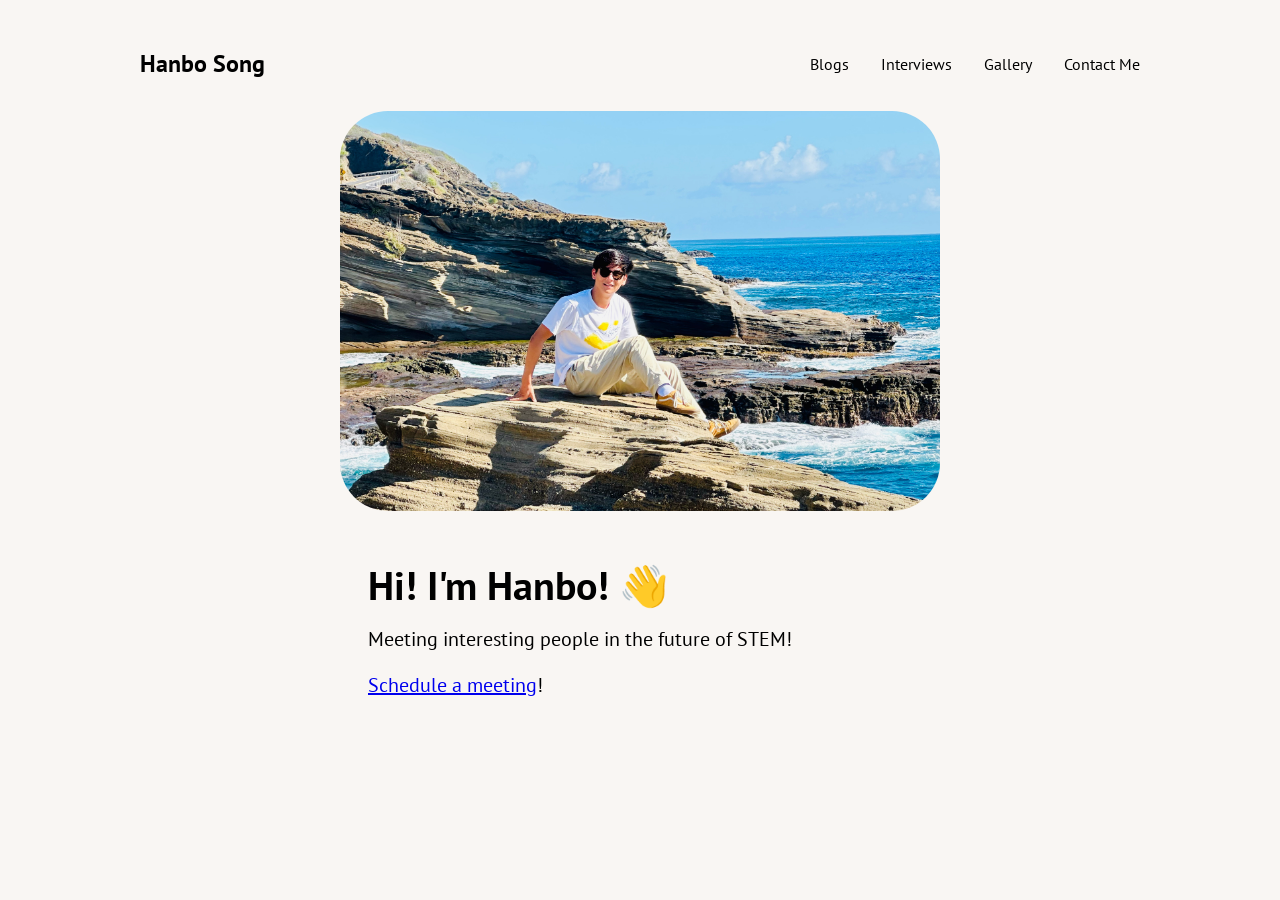
==== index.html @ 43bcce48 "bio presentation" ====
<!DOCTYPE html>
<html lang="en">

<head>
    <meta charset="UTF-8">
    <meta name="viewport" content="width=device-width, initial-scale=1.0">
    <title>Hanbo</title>
    <link rel="stylesheet" href="style.css">
</head>

<body>
    <header>
        <nav>
            <ul>
                <li><a href="index.html">Hanbo Song</a></li>
                <li><a href="blog.html">Blogs</a></li>
                <li><a href="interviews.html">Interviews</a></li>
                <li><a href="gallery.html">Gallery</a></li>
                <li><a href="contact.html">Contact Me</a></li>
            </ul>
        </nav>
        <div class="flex-container">
            <img height="400px" width="600px" src="Images/Myself.jpeg">
            <div class="text-container">
                <h1>Hi! I'm Hanbo! 👋</h1>
                <p>Meeting interesting people in the future of STEM!</p>
                <p><a href="https://cal.com/hanbosong">Schedule a meeting</a>!</p>
            </div>
        </div>
    </header>
</body>

</html>
---- style.css ----
@import url('https://fonts.googleapis.com/css2?family=PT+Sans:ital,wght@0,400;0,700;1,400;1,700&display=swap');
@import url('https://fonts.googleapis.com/css2?family=Crimson+Text:ital,wght@0,400;0,600;0,700;1,400;1,600;1,700&family=PT+Sans:ital,wght@0,400;0,700;1,400;1,700&display=swap');

:root {
    --base-color: #ffffff;
    --text-color: #000000;
    --primary-color: #ffc06e;
    --secondary-color: #8B8BFF;
    --color-1: #f9f6f3;
    --color-2: #f3f7f9;
    --color-3: #f6f3f9;
}

* {
    margin: 0;
    padding: 0;
    box-sizing: border-box;
}

html {
    font-family: PT Sans, 'Segoe UI', Tahoma, Geneva, Verdana, sans-serif;
    color: var(--text-color);
}

body {
    padding: 1em;
    background-color: var(--color-1);
}

h1,
h2,
h3 {
    font-family: PT Sans, 'Segoe UI', Tahoma, Geneva, Verdana, sans-serif;
}

nav {
    margin: 0 auto 2em auto;
    /* Reduced top margin */
    width: min(1000px, 100%);
}

nav ul {
    display: flex;
    align-items: center;
    list-style-type: none;
    gap: 2em;
}

nav li:first-child {
    margin-right: auto;
    font-family: PT Sans;
    font-weight: bold;
    font-size: 1.5em;
}

nav a {
    text-decoration: none;
    color: var(--text-color);
}

nav a:hover {
    text-decoration: underline;
}

header,
section {
    margin: 1em auto;
    /* Reduced top/bottom margin */
    width: min(75em, 100%);
    /* background-color: var(--color-1); Removed to blend with body */
    padding: min(1em, 15%);
    border-radius: 1em;
}

.flex-container {
    display: flex;
    gap: 3em;
    flex-wrap: wrap;
    justify-content: center;
    align-items: center;
}

header img {
    max-width: 65%;
    border-radius: 3em;
    object-fit: cover;
    object-position: bottom;
}

.text-container {
    flex: 0 1 34em;
}

h1 {
    font-size: 2.5rem;
}

.text-container p {
    margin: .75em 0 1em 0;
    font-size: 1.25em;
}

.cta-button {
    display: inline-block;
    padding: .75em 1.5em;
    background-color: var(--primary-color);
    color: var(--text-color);
    text-decoration: none;
    border-radius: .5em;
    font-weight: 600;
}

section {
    padding: 3em min(2em, 15%);
    /* background-color: var(--color-2); Removed to blend with body */
    text-align: center;
}

h2 {
    font-size: 2em;
}

section p {
    margin-top: 1em;
    font-size: 1.25em;
}

/* Interviews Page Styles */
.content-container {
    max-width: 1000px;
    margin: 0 auto;
    padding: 0 1em;
}

.channel-header {
    text-align: center;
    margin-bottom: 2em;
    margin-top: 2em;
}

.channel-image {
    width: 100px;
    height: 100px;
    border-radius: 50%;
    object-fit: cover;
    display: block;
    margin: 0 auto 1em;
}

.channel-link {
    font-size: 1.25em;
    color: var(--text-color);
    text-decoration: none;
    border-bottom: 1px solid transparent;
    transition: border-bottom 0.2s ease;
    font-family: Crimson Text, serif;
    font-weight: 600;
}

.channel-link:hover {
    border-bottom: 1px solid var(--text-color);
}

.interview-grid {
    display: grid;
    grid-template-columns: 1fr;
    gap: 2em;
    margin-top: 2em;
}

.interview-card {
    display: flex;
    align-items: center;
    text-decoration: none;
    color: var(--text-color);
    transition: transform 0.2s ease;
}

.interview-card:hover {
    transform: translateY(-5px);
}

.interview-card img {
    width: 400px;
    aspect-ratio: 16/9;
    object-fit: cover;
    border-radius: 8px;
    margin-bottom: 0;
    margin-right: 2em;
}

.interview-card p {
    font-size: 2em;
    margin: 0;
    font-family: Crimson Text, serif;
    font-weight: 600;
}

/* Blog Styles */
.blog-container {
    max-width: 600px;
    margin: 0 auto;
    font-family: 'Segoe UI', Tahoma, Geneva, Verdana, sans-serif;
}

/* Composer Styles */
.composer-container {
    display: none;
    /* Hidden by default, shown via JS if admin */
    gap: 12px;
    padding: 16px;
    border-bottom: 1px solid #eff3f4;
    background: white;
    border-radius: 16px;
    margin-bottom: 20px;
    box-shadow: 0 2px 10px rgba(0, 0, 0, 0.05);
}

.composer-avatar img {
    width: 40px;
    height: 40px;
    border-radius: 50%;
    object-fit: cover;
}

.composer-main {
    flex: 1;
    display: flex;
    flex-direction: column;
}

.composer-input {
    width: 100%;
    min-height: 50px;
    border: none;
    outline: none;
    font-size: 20px;
    margin-bottom: 12px;
    color: #0f1419;
    white-space: pre-wrap;
}

.composer-input:empty:before {
    content: attr(placeholder);
    color: #536471;
    cursor: text;
}

.composer-title {
    width: 100%;
    border: none;
    font-size: 18px;
    font-weight: bold;
    margin-bottom: 12px;
    outline: none;
    font-family: 'PT Sans', sans-serif;
}

.composer-title::placeholder {
    color: #536471;
}

.media-preview-container {
    margin-top: 12px;
    position: relative;
}

.media-preview-container img {
    max-width: 100%;
    border-radius: 16px;
    border: 1px solid #cfd9de;
}

.remove-media {
    position: absolute;
    top: 8px;
    left: 8px;
    background: rgba(0, 0, 0, 0.77);
    color: white;
    border: none;
    border-radius: 50%;
    width: 30px;
    height: 30px;
    cursor: pointer;
    display: flex;
    align-items: center;
    justify-content: center;
    font-size: 20px;
}

.composer-toolbar {
    display: flex;
    justify-content: space-between;
    align-items: center;
    padding-top: 12px;
    border-top: 1px solid #eff3f4;
}

.toolbar-left {
    display: flex;
    gap: 8px;
    align-items: center;
}

.tool-btn {
    background: none;
    border: none;
    color: var(--primary-color);
    font-size: 18px;
    padding: 0;
    border-radius: 50%;
    cursor: pointer;
    transition: background 0.2s;
    display: flex;
    align-items: center;
    justify-content: center;
    width: 40px;
    height: 40px;
}

.tool-btn img {
    width: 24px;
    height: 24px;
    object-fit: contain;
    display: block;
}

.tool-btn:hover {
    background-color: rgba(255, 192, 110, 0.1);
    /* Primary color with opacity */
}

.font-selector {
    border: none;
    color: var(--primary-color);
    font-weight: 600;
    background: transparent;
    cursor: pointer;
    outline: none;
    margin-left: 8px;
}

.post-btn {
    background-color: var(--primary-color);
    color: white;
    border: none;
    padding: 8px 16px;
    border-radius: 9999px;
    font-weight: bold;
    font-size: 15px;
    cursor: pointer;
    transition: background 0.2s;
}

.post-btn:hover {
    opacity: 0.9;
}

.post-btn:disabled {
    opacity: 0.5;
    cursor: default;
}

/* Feed Styles */
.feed-container {
    display: flex;
    flex-direction: column;
    gap: 1px;
    /* Separator line */
    background-color: #eff3f4;
    /* Border color */
    border-radius: 16px;
    overflow: hidden;
}

.blog-post {
    background: white;
    padding: 16px;
    display: flex;
    gap: 12px;
    cursor: pointer;
    transition: background 0.2s;
}

.blog-post:hover {
    background-color: #f7f9f9;
}

.post-avatar img {
    width: 40px;
    height: 40px;
    border-radius: 50%;
    object-fit: cover;
}

.post-content {
    flex: 1;
}

.post-header {
    display: flex;
    gap: 4px;
    margin-bottom: 4px;
    font-size: 15px;
}

.post-author {
    font-weight: bold;
    color: #0f1419;
}

.post-date {
    color: #536471;
}

.post-body {
    font-size: 15px;
    color: #0f1419;
    line-height: 20px;
    white-space: pre-wrap;
    margin-bottom: 12px;
}

.post-media img {
    width: 100%;
    border-radius: 16px;
    border: 1px solid #cfd9de;
    margin-top: 12px;
}

/* Single Post View */
.single-post-container {
    background: white;
    min-height: 100vh;
    padding: 20px;
}

.full-post {
    display: block;
    cursor: default;
}

.full-post:hover {
    background: white;
}

.post-header-full {
    display: flex;
    align-items: center;
    gap: 12px;
    margin-bottom: 20px;
    justify-content: space-between;
    /* Push delete button to the right */
    width: 100%;
}

.post-author-name {
    display: block;
    font-weight: bold;
    font-size: 18px;
}

.post-timestamp {
    color: #536471;
    font-size: 14px;
}

.post-body-full {
    font-size: 20px;
    /* Larger font for reading */
    line-height: 1.5;
    margin-bottom: 20px;
}

.post-media-full img {
    width: 100%;
    border-radius: 16px;
}

/* Delete Button & Modal Styles */
.post-header {
    justify-content: space-between;
    align-items: flex-start;
}

.post-info {
    display: flex;
    gap: 4px;
}

.delete-btn {
    background: none;
    border: none;
    color: #536471;
    cursor: pointer;
    padding: 0;
    border-radius: 50%;
    transition: background 0.2s, color 0.2s;
    display: flex;
    align-items: center;
    justify-content: center;
    opacity: 0;
    /* Hidden by default */
    width: 36px;
    height: 36px;
}

.delete-btn img {
    width: 20px;
    height: 20px;
    object-fit: contain;
    display: block;
}

.blog-post:hover .delete-btn {
    opacity: 1;
    /* Show on hover */
}

.delete-btn:hover {
    background-color: rgba(244, 33, 46, 0.1);
    color: #f4212e;
}

/* Modal Styles */
.modal {
    display: none;
    position: fixed;
    z-index: 1000;
    left: 0;
    top: 0;
    width: 100%;
    height: 100%;
    background-color: rgba(0, 0, 0, 0.4);
    align-items: center;
    justify-content: center;
}

.modal-content {
    background-color: white;
    padding: 32px;
    border-radius: 16px;
    width: 320px;
    display: flex;
    flex-direction: column;
    gap: 8px;
    box-shadow: 0 0 15px rgba(0, 0, 0, 0.2);
}

.modal-content h3 {
    margin: 0;
    font-size: 20px;
    color: #0f1419;
}

.modal-content p {
    margin: 0 0 24px 0;
    color: #536471;
    font-size: 15px;
    line-height: 20px;
}

.modal-actions {
    display: flex;
    flex-direction: column;
    gap: 12px;
}

.modal-btn {
    padding: 12px;
    border-radius: 9999px;
    font-weight: bold;
    font-size: 15px;
    cursor: pointer;
    border: none;
    transition: background 0.2s;
}

.modal-btn.delete {
    background-color: #f4212e;
    color: white;
}

.modal-btn.delete:hover {
    background-color: #dc1e29;
}

.modal-btn.cancel {
    background-color: white;
    color: #0f1419;
    border: 1px solid #cfd9de;
}

.modal-btn.cancel:hover {
    background-color: #eff3f4;
}

/* Media Styles */
.post-media video {
    width: 100%;
    border-radius: 16px;
    border: 1px solid #cfd9de;
    margin-top: 12px;
}

.pdf-attachment {
    display: flex;
    align-items: center;
    gap: 8px;
    padding: 12px;
    background-color: #f7f9f9;
    border: 1px solid #cfd9de;
    border-radius: 12px;
    text-decoration: none;
    color: #0f1419;
    font-weight: 600;
    margin-top: 12px;
    transition: background 0.2s;
}

.pdf-attachment:hover {
    background-color: #eff3f4;
}

.media-preview-container video {
    max-width: 100%;
    border-radius: 16px;
    border: 1px solid #cfd9de;
}

.pdf-preview {
    padding: 12px;
    background-color: #f7f9f9;
    border: 1px solid #cfd9de;
    border-radius: 12px;
    font-weight: 600;
}

.post-title {
    font-size: 18px;
    font-weight: bold;
    margin: 4px 0 8px 0;
    color: #0f1419;
}

.post-title-full {
    font-size: 32px;
    font-weight: bold;
    margin-bottom: 16px;
    color: #0f1419;
    line-height: 1.3;
}/* Social Links Styles */
.social-links-container {
    display: flex;
    justify-content: center;
    gap: 32px;
    margin-top: 32px;
}

.social-link {
    color: var(--text-color);
    transition: transform 0.2s, color 0.2s;
    display: flex;
    align-items: center;
    justify-content: center;
}

.social-link svg {
    width: 48px;
    height: 48px;
}

.social-link:hover {
    transform: translateY(-5px);
    color: var(--primary-color);
}

/* Gallery Page Styles */
.gallery-container {
    max-width: 1200px;
    margin: 0 auto;
    padding: 0 1em;
}

.gallery-hero {
    width: 100%;
    height: 60vh;
    background-color: #f0f0f0;
    border-radius: 16px;
    margin-bottom: 2em;
    overflow: hidden;
    position: relative;
    display: flex;
    justify-content: center;
    align-items: center;
}

model-viewer {
    width: 100%;
    height: 100%;
    background-color: #cccccc; /* Fallback/Placeholder color */
}

.gallery-grid {
    display: grid;
    grid-template-columns: repeat(auto-fill, minmax(300px, 1fr));
    gap: 1.5em;
    margin-bottom: 3em;
}

.gallery-item {
    background-color: #e0e0e0;
    width: 100%;
    aspect-ratio: 1 / 1;
    border-radius: 12px;
    transition: transform 0.2s ease;
}

.gallery-item:hover {
    transform: scale(1.02);
    background-color: #d0d0d0;
}
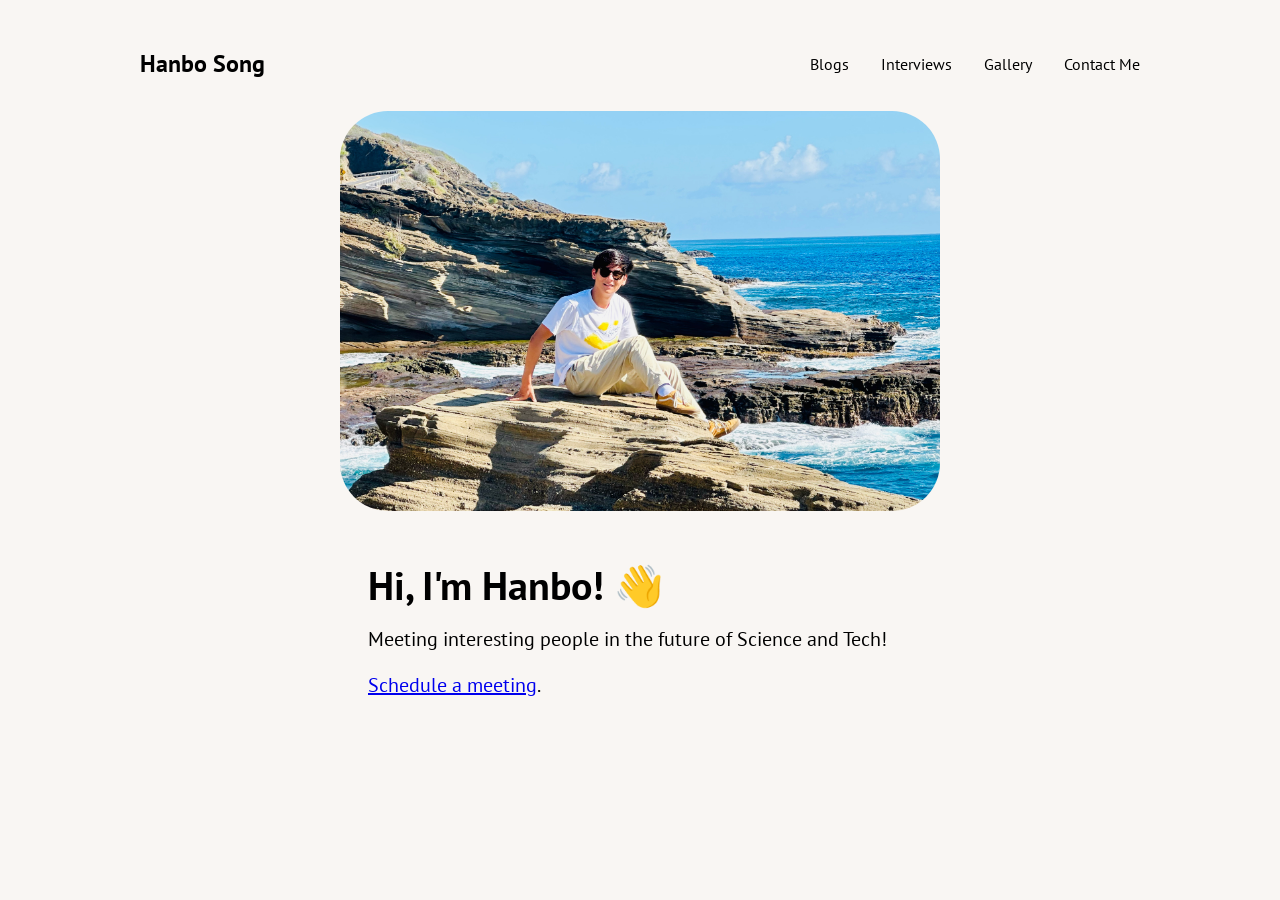
==== commit bad65d06: "updated index" ====
--- a/index.html
+++ b/index.html
@@ -22,9 +22,9 @@
         <div class="flex-container">
             <img height="400px" width="600px" src="Images/Myself.jpeg">
             <div class="text-container">
-                <h1>Hi! I'm Hanbo! 👋</h1>
-                <p>Meeting interesting people in the future of STEM!</p>
-                <p><a href="https://cal.com/hanbosong">Schedule a meeting</a>!</p>
+                <h1>Hi, I'm Hanbo! 👋</h1>
+                <p>Meeting interesting people in the future of Science and Tech!</p>
+                <p><a href="https://cal.com/hanbosong">Schedule a meeting</a>.</p>
             </div>
         </div>
     </header>
--- a/style.css
+++ b/style.css
@@ -649,7 +649,9 @@
     margin-bottom: 16px;
     color: #0f1419;
     line-height: 1.3;
-}/* Social Links Styles */
+}
+
+/* Social Links Styles */
 .social-links-container {
     display: flex;
     justify-content: center;
@@ -698,25 +700,194 @@
 model-viewer {
     width: 100%;
     height: 100%;
-    background-color: #cccccc; /* Fallback/Placeholder color */
-}
-
-.gallery-grid {
+}
+
+/* Three.js Canvas Container */
+#canvas-container {
+    position: relative;
+    background-color: #f0f0f0;
+    padding: 0;
+    /* Ensure canvas takes full space */
+    display: block;
+    /* Override flex if needed */
+}
+
+/* Info Panel Overlay */
+.info-panel {
+    position: absolute;
+    bottom: 20px;
+    right: 20px;
+    background: rgba(255, 255, 255, 0.95);
+    padding: 20px;
+    border-radius: 12px;
+    box-shadow: 0 4px 12px rgba(0, 0, 0, 0.15);
+    max-width: 300px;
+    transform: translateY(120%);
+    transition: transform 0.3s ease;
+    border: 1px solid #ddd;
+}
+
+.info-panel.visible {
+    transform: translateY(0);
+}
+
+.info-panel h3 {
+    margin: 0 0 8px 0;
+    color: var(--text-color);
+}
+
+.info-panel p {
+    margin: 0;
+    font-size: 0.9em;
+    line-height: 1.4;
+    color: #555;
+}
+
+/* CSS2D Label */
+.model-label {
+    color: #000;
+    font-family: sans-serif;
+    padding: 4px 8px;
+    background: rgba(255, 255, 255, 0.8);
+    border-radius: 4px;
+    font-size: 12px;
+    pointer-events: none;
+    box-shadow: 0 2px 4px rgba(0, 0, 0, 0.1);
+    font-weight: bold;
+}
+
+/* Key / Legend Styles */
+.gallery-key {
+    background: white;
+    padding: 1.5em;
+    border-radius: 12px;
+    margin-bottom: 2em;
+    box-shadow: 0 2px 8px rgba(0, 0, 0, 0.05);
+}
+
+.gallery-key h2 {
+    font-size: 1.5em;
+    margin-bottom: 1em;
+    text-align: center;
+}
+
+.key-grid {
+    display: grid;
+    grid-template-columns: repeat(auto-fill, minmax(200px, 1fr));
+    gap: 1em;
+}
+
+.key-item {
+    display: flex;
+    align-items: center;
+    gap: 10px;
+    font-size: 1em;
+    color: #333;
+}
+
+.color-dot {
+    width: 16px;
+    height: 16px;
+    border-radius: 50%;
+    display: inline-block;
+}
+
+.gallery-vertical {
+    display: flex;
+    flex-direction: column;
+    gap: 4em;
+    margin-bottom: 4em;
+    align-items: center;
+}
+
+.gallery-item {
+    width: 100%;
+    max-width: 800px;
+    display: flex;
+    flex-direction: column;
+    align-items: center;
+    background: transparent;
+}
+
+.gallery-item img {
+    width: auto;
+    max-width: 60%;
+    /* Reduce width so rotated height doesn't overflow horizontally */
+    max-height: 800px;
+    border-radius: 8px;
+    box-shadow: 0 4px 12px rgba(0, 0, 0, 0.1);
+    transform: rotate(-90deg);
+    margin: 4em 0;
+    /* Extra margin to handle overlap from rotation */
+}
+
+.caption {
+    margin-top: 1em;
+    font-family: 'Crimson Text', serif;
+    font-size: 1.25em;
+    color: #555;
+    font-style: italic;
+    width: 100%;
+    text-align: center;
+    padding: 0.5em;
+    border-bottom: 1px solid #ddd;
+    /* Visual cue for placeholder */
+}
+
+/* Gallery Projects Grid */
+.projects-grid {
     display: grid;
     grid-template-columns: repeat(auto-fill, minmax(300px, 1fr));
-    gap: 1.5em;
-    margin-bottom: 3em;
-}
-
-.gallery-item {
-    background-color: #e0e0e0;
-    width: 100%;
-    aspect-ratio: 1 / 1;
+    gap: 2em;
+    padding: 2em;
+    max-width: 1200px;
+    margin: 0 auto;
+}
+
+.project-card {
+    text-decoration: none;
+    color: inherit;
+    background: #f9f9f9;
     border-radius: 12px;
-    transition: transform 0.2s ease;
-}
-
-.gallery-item:hover {
-    transform: scale(1.02);
-    background-color: #d0d0d0;
+    overflow: hidden;
+    box-shadow: 0 4px 12px rgba(0, 0, 0, 0.05);
+    transition: transform 0.2s ease, box-shadow 0.2s ease;
+    display: flex;
+    flex-direction: column;
+}
+
+.project-card:hover {
+    transform: translateY(-5px);
+    box-shadow: 0 8px 24px rgba(0, 0, 0, 0.1);
+}
+
+.project-thumbnail {
+    width: 100%;
+    height: 200px;
+    overflow: hidden;
+    background: #eee;
+}
+
+.project-thumbnail img {
+    width: 100%;
+    height: 100%;
+    object-fit: cover;
+}
+
+.project-info {
+    padding: 1.5em;
+}
+
+.project-info h3 {
+    margin-top: 0;
+    margin-bottom: 0.5em;
+    font-size: 1.4em;
+    color: #333;
+}
+
+.project-info p {
+    margin: 0;
+    color: #666;
+    font-size: 1em;
+    line-height: 1.4;
 }
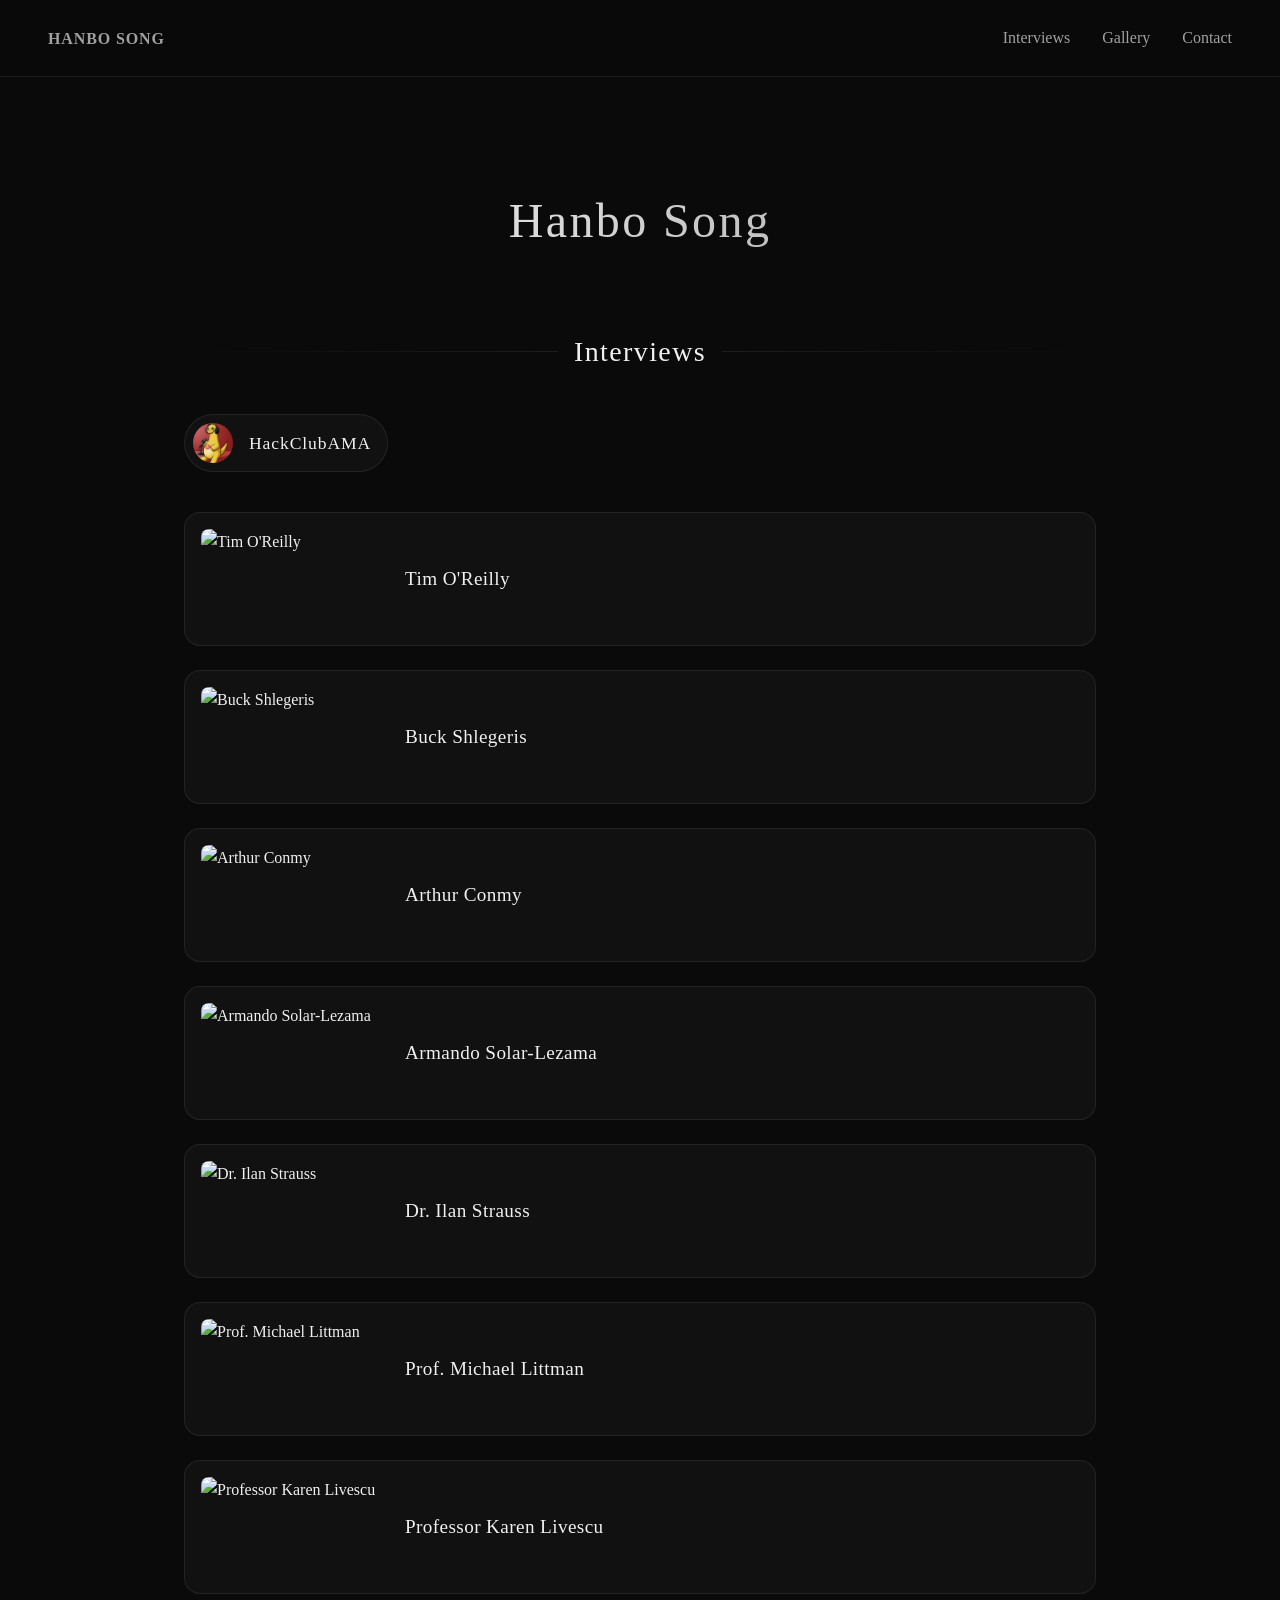
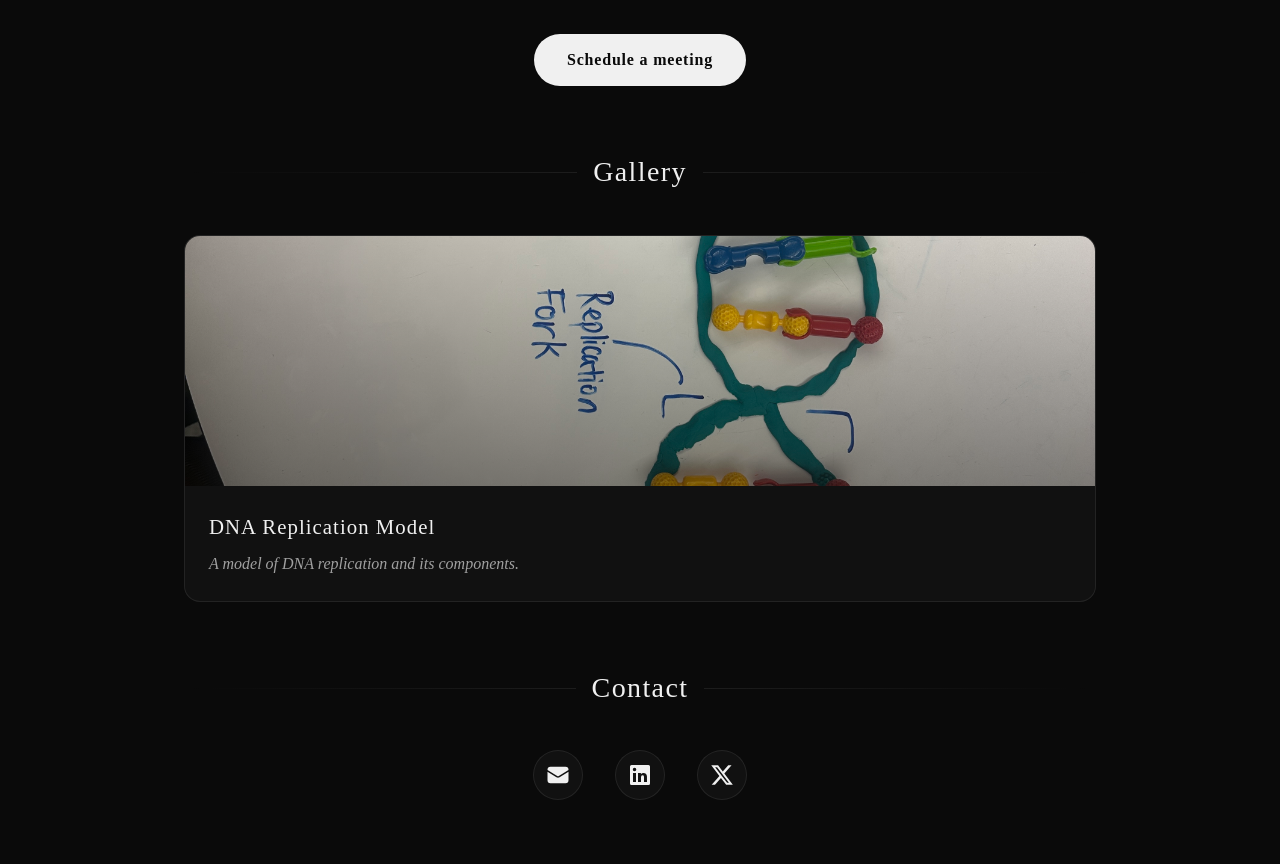
==== commit 562945c4: "revamp" ====
--- a/index.html
+++ b/index.html
@@ -4,30 +4,113 @@
 <head>
     <meta charset="UTF-8">
     <meta name="viewport" content="width=device-width, initial-scale=1.0">
-    <title>Hanbo</title>
+    <title>Hanbo Song</title>
     <link rel="stylesheet" href="style.css">
 </head>
 
 <body>
-    <header>
-        <nav>
+    <nav class="animate-in delay-1">
+        <div class="nav-content">
             <ul>
-                <li><a href="index.html">Hanbo Song</a></li>
-                <li><a href="blog.html">Blogs</a></li>
-                <li><a href="interviews.html">Interviews</a></li>
-                <li><a href="gallery.html">Gallery</a></li>
-                <li><a href="contact.html">Contact Me</a></li>
+                <li><a href="#top">Hanbo Song</a></li>
+                <li><a href="#interviews">Interviews</a></li>
+                <li><a href="#gallery">Gallery</a></li>
+                <li><a href="#contact">Contact</a></li>
             </ul>
-        </nav>
-        <div class="flex-container">
-            <img height="400px" width="600px" src="Images/Myself.jpeg">
-            <div class="text-container">
-                <h1>Hi, I'm Hanbo! 👋</h1>
-                <p>Meeting interesting people in the future of Science and Tech!</p>
-                <p><a href="https://cal.com/hanbosong">Schedule a meeting</a>.</p>
+        </div>
+    </nav>
+
+    <main>
+        <!-- Hero -->
+        <section class="hero animate-in delay-2" id="top">
+            <h1>Hanbo Song</h1>
+        </section>
+
+        <!-- Interviews -->
+        <section id="interviews" class="animate-in delay-3">
+            <h2 class="section-title">Interviews</h2>
+            <div class="channel-header-mini">
+                <img src="Images/channel_image.jpg" alt="HackClub AMA">
+                <a href="https://www.youtube.com/@hackclubama" target="_blank">HackClubAMA</a>
             </div>
-        </div>
-    </header>
+            <div class="interview-list">
+                <a href="https://www.youtube.com/watch?v=MhPXGiFJaK4" target="_blank" class="interview-item">
+                    <img src="https://img.youtube.com/vi/MhPXGiFJaK4/maxresdefault.jpg" alt="Tim O'Reilly">
+                    <p>Tim O'Reilly</p>
+                </a>
+                <a href="https://www.youtube.com/watch?v=0SZIb7sJC-A" target="_blank" class="interview-item">
+                    <img src="https://img.youtube.com/vi/0SZIb7sJC-A/mqdefault.jpg" alt="Buck Shlegeris">
+                    <p>Buck Shlegeris</p>
+                </a>
+                <a href="https://www.youtube.com/watch?v=hDqPVHT3Sq0" target="_blank" class="interview-item">
+                    <img src="https://img.youtube.com/vi/hDqPVHT3Sq0/mqdefault.jpg" alt="Arthur Conmy">
+                    <p>Arthur Conmy</p>
+                </a>
+                <a href="https://www.youtube.com/watch?v=1-8D0-HKxus" target="_blank" class="interview-item">
+                    <img src="https://img.youtube.com/vi/1-8D0-HKxus/mqdefault.jpg" alt="Armando Solar-Lezama">
+                    <p>Armando Solar-Lezama</p>
+                </a>
+                <a href="https://www.youtube.com/watch?v=hXNw6vDtojs" target="_blank" class="interview-item">
+                    <img src="https://img.youtube.com/vi/hXNw6vDtojs/mqdefault.jpg" alt="Dr. Ilan Strauss">
+                    <p>Dr. Ilan Strauss</p>
+                </a>
+                <a href="https://www.youtube.com/watch?v=MaNFxkM_dzI" target="_blank" class="interview-item">
+                    <img src="https://img.youtube.com/vi/MaNFxkM_dzI/mqdefault.jpg" alt="Prof. Michael Littman">
+                    <p>Prof. Michael Littman</p>
+                </a>
+                <a href="https://www.youtube.com/watch?v=fKBKGRyLXaM" target="_blank" class="interview-item">
+                    <img src="https://img.youtube.com/vi/fKBKGRyLXaM/mqdefault.jpg" alt="Professor Karen Livescu">
+                    <p>Professor Karen Livescu</p>
+                </a>
+            </div>
+            <div class="interviews-cta">
+                <a href="https://cal.com/hanbosong" class="cta-btn">Schedule a meeting</a>
+            </div>
+        </section>
+
+        <!-- Gallery -->
+        <section id="gallery" class="animate-in delay-4">
+            <h2 class="section-title">Gallery</h2>
+            <a href="dna_replication.html" class="project-card">
+                <div class="project-thumbnail">
+                    <img src="Images/IMG_5278.jpeg" alt="DNA Replication Model">
+                </div>
+                <div class="project-info">
+                    <h3>DNA Replication Model</h3>
+                    <p>A model of DNA replication and its components.</p>
+                </div>
+            </a>
+        </section>
+
+        <!-- Contact -->
+        <section id="contact" class="animate-in delay-4">
+            <h2 class="section-title">Contact</h2>
+            <div class="social-links">
+                <a href="mailto:me@hanbosong.com" title="Email">
+                    <svg xmlns="http://www.w3.org/2000/svg" viewBox="0 0 24 24" fill="currentColor">
+                        <path
+                            d="M1.5 8.67v8.58a3 3 0 003 3h15a3 3 0 003-3V8.67l-8.928 5.493a3 3 0 01-3.144 0L1.5 8.67z" />
+                        <path
+                            d="M22.5 6.908V6.75a3 3 0 00-3-3h-15a3 3 0 00-3 3v.158l9.714 5.978a1.5 1.5 0 001.572 0L22.5 6.908z" />
+                    </svg>
+                </a>
+                <a href="https://www.linkedin.com/in/hanbosong/" target="_blank" title="LinkedIn">
+                    <svg xmlns="http://www.w3.org/2000/svg" viewBox="0 0 24 24" fill="currentColor">
+                        <path
+                            d="M20.5 2h-17A1.5 1.5 0 002 3.5v17A1.5 1.5 0 003.5 22h17a1.5 1.5 0 001.5-1.5v-17A1.5 1.5 0 0020.5 2zM8 19H5v-9h3zM6.5 8.25A1.75 1.75 0 118.3 6.5a1.78 1.78 0 01-1.8 1.75zM19 19h-3v-4.74c0-1.42-.6-1.93-1.38-1.93A1.74 1.74 0 0013 14.19V19h-3v-9h2.9v1.3a3.11 3.11 0 012.7-1.4c1.55 0 3.36.86 3.36 3.66z">
+                        </path>
+                    </svg>
+                </a>
+                <a href="https://x.com/hanb0i" target="_blank" title="X (Twitter)">
+                    <svg xmlns="http://www.w3.org/2000/svg" viewBox="0 0 24 24" fill="currentColor">
+                        <path
+                            d="M18.244 2.25h3.308l-7.227 8.26 8.502 11.24H16.17l-5.214-6.817L4.99 21.75H1.68l7.73-8.835L1.254 2.25H8.08l4.713 6.231zm-1.161 17.52h1.833L7.084 4.126H5.117z">
+                        </path>
+                    </svg>
+                </a>
+            </div>
+        </section>
+    </main>
 </body>
 
 </html>
--- a/style.css
+++ b/style.css
@@ -1,893 +1,884 @@
-@import url('https://fonts.googleapis.com/css2?family=PT+Sans:ital,wght@0,400;0,700;1,400;1,700&display=swap');
-@import url('https://fonts.googleapis.com/css2?family=Crimson+Text:ital,wght@0,400;0,600;0,700;1,400;1,600;1,700&family=PT+Sans:ital,wght@0,400;0,700;1,400;1,700&display=swap');
+/* Futuristic Minimalist Personal Website Styles */
 
 :root {
-    --base-color: #ffffff;
-    --text-color: #000000;
-    --primary-color: #ffc06e;
-    --secondary-color: #8B8BFF;
-    --color-1: #f9f6f3;
-    --color-2: #f3f7f9;
-    --color-3: #f6f3f9;
+  --text: #f0f0f0;
+  --text-secondary: #a0a0a0;
+  --bg: #0a0a0a;
+  --surface: rgba(255, 255, 255, 0.03);
+  --surface-hover: rgba(255, 255, 255, 0.06);
+  --surface-border: rgba(255, 255, 255, 0.08);
+  --accent: #00f0ff;
+  --accent-glow: rgba(0, 240, 255, 0.3);
+  --max-width: 75vw;
+  --max-width-wide: 80vw;
+  --blur: blur(16px);
 }
 
 * {
-    margin: 0;
+  margin: 0;
+  padding: 0;
+  box-sizing: border-box;
+}
+
+html {
+  scroll-behavior: smooth;
+}
+
+body {
+  font-family: Georgia, 'Times New Roman', Times, serif;
+  color: var(--text);
+  background: var(--bg);
+  line-height: 1.6;
+  -webkit-font-smoothing: antialiased;
+  min-height: 100vh;
+}
+
+/* Base Animations */
+@keyframes fadeIn {
+  from { opacity: 0; transform: translateY(20px); }
+  to { opacity: 1; transform: translateY(0); }
+}
+
+.animate-in {
+  animation: fadeIn 0.8s cubic-bezier(0.2, 0.8, 0.2, 1) forwards;
+  opacity: 0;
+}
+.delay-1 { animation-delay: 0.1s; }
+.delay-2 { animation-delay: 0.2s; }
+.delay-3 { animation-delay: 0.3s; }
+.delay-4 { animation-delay: 0.4s; }
+
+/* Navigation */
+nav {
+  position: fixed;
+  top: 0;
+  left: 0;
+  width: 100%;
+  z-index: 100;
+  background: rgba(10, 10, 10, 0.85);
+  backdrop-filter: var(--blur);
+  -webkit-backdrop-filter: var(--blur);
+  border-bottom: 1px solid var(--surface-border);
+}
+
+.nav-content {
+  max-width: 100%;
+  padding: 1.5rem 3rem;
+}
+
+nav ul {
+  display: flex;
+  align-items: center;
+  list-style: none;
+  gap: 2rem;
+  flex-wrap: wrap;
+}
+
+nav li:first-child {
+  margin-right: auto;
+  font-weight: bold;
+  letter-spacing: 0.05em;
+  text-transform: uppercase;
+  font-size: 1.1rem;
+}
+
+nav a {
+  color: var(--text-secondary);
+  text-decoration: none;
+  font-size: 1rem;
+  transition: all 0.3s ease;
+  position: relative;
+}
+
+nav a:hover {
+  color: var(--text);
+  text-shadow: 0 0 8px var(--accent-glow);
+}
+
+nav a::after {
+  content: '';
+  position: absolute;
+  width: 0;
+  height: 1px;
+  bottom: -4px;
+  left: 0;
+  background-color: var(--accent);
+  transition: width 0.3s ease;
+  box-shadow: 0 0 8px var(--accent);
+}
+
+nav a:hover::after {
+  width: 100%;
+}
+
+main {
+  max-width: var(--max-width);
+  margin: 0 auto;
+  padding: 8rem 1.5rem 4rem;
+}
+
+section {
+  padding: 4rem 0 0;
+}
+
+/* Hero Section */
+.hero {
+  text-align: center;
+  padding-top: 4rem;
+}
+
+.hero img {
+  display: none;
+}
+
+.hero h1 {
+  font-size: 3rem;
+  font-weight: 400;
+  letter-spacing: 0.05em;
+  line-height: 1.2;
+  margin-bottom: 1rem;
+  background: linear-gradient(to right, #fff, #a0a0a0);
+  -webkit-background-clip: text;
+  -webkit-text-fill-color: transparent;
+}
+
+.hero .tagline {
+  font-size: 1.25rem;
+  color: var(--text-secondary);
+  margin-bottom: 2rem;
+  font-style: italic;
+}
+
+.hero a {
+  display: inline-block;
+  color: var(--bg);
+  background: var(--text);
+  text-decoration: none;
+  padding: 0.75rem 1.5rem;
+  border-radius: 30px;
+  font-weight: bold;
+  letter-spacing: 0.05em;
+  transition: all 0.3s ease;
+  border: 1px solid transparent;
+}
+
+.hero a:hover {
+  background: transparent;
+  color: var(--accent);
+  border-color: var(--accent);
+  box-shadow: 0 0 20px var(--accent-glow);
+}
+
+/* Section Titles */
+.section-title {
+  font-size: 1.75rem;
+  font-weight: 400;
+  margin-bottom: 2.5rem;
+  letter-spacing: 0.05em;
+  display: flex;
+  align-items: center;
+  justify-content: center;
+  gap: 1rem;
+  text-align: center;
+}
+
+.section-title::before {
+  content: '';
+  height: 1px;
+  flex: 1;
+  background: linear-gradient(to right, transparent, var(--surface-border));
+}
+
+.section-title::after {
+  content: '';
+  height: 1px;
+  flex: 1;
+  background: linear-gradient(to left, transparent, var(--surface-border));
+}
+
+/* Interviews */
+.interviews-cta {
+  display: flex;
+  justify-content: center;
+  margin-top: 2.5rem;
+}
+
+.cta-btn {
+  display: inline-block;
+  color: var(--bg);
+  background: var(--text);
+  text-decoration: none;
+  padding: 0.75rem 2rem;
+  border-radius: 30px;
+  font-weight: bold;
+  letter-spacing: 0.05em;
+  transition: all 0.3s ease;
+  border: 1px solid transparent;
+}
+
+.cta-btn:hover {
+  background: transparent;
+  color: var(--accent);
+  border-color: var(--accent);
+  box-shadow: 0 0 20px var(--accent-glow);
+}
+
+.channel-header-mini {
+  display: inline-flex;
+  align-items: center;
+  gap: 1rem;
+  margin-bottom: 2.5rem;
+  padding: 0.5rem 1rem 0.5rem 0.5rem;
+  background: var(--surface);
+  border: 1px solid var(--surface-border);
+  border-radius: 40px;
+  backdrop-filter: var(--blur);
+  -webkit-backdrop-filter: var(--blur);
+  transition: all 0.3s ease;
+}
+
+.channel-header-mini:hover {
+  background: var(--surface-hover);
+  border-color: rgba(255,255,255,0.2);
+  transform: translateY(-2px);
+}
+
+.channel-header-mini img {
+  width: 40px;
+  height: 40px;
+  border-radius: 50%;
+  object-fit: cover;
+}
+
+.channel-header-mini a {
+  color: var(--text);
+  text-decoration: none;
+  font-size: 1.1rem;
+  letter-spacing: 0.05em;
+}
+
+.interview-list {
+  display: flex;
+  flex-direction: column;
+  gap: 1.5rem;
+}
+
+.interview-item {
+  display: flex;
+  align-items: center;
+  gap: 1.5rem;
+  text-decoration: none;
+  color: var(--text);
+  padding: 1rem;
+  background: var(--surface);
+  border: 1px solid var(--surface-border);
+  border-radius: 16px;
+  backdrop-filter: var(--blur);
+  -webkit-backdrop-filter: var(--blur);
+  transition: all 0.4s cubic-bezier(0.2, 0.8, 0.2, 1);
+}
+
+.interview-item:hover {
+  background: var(--surface-hover);
+  border-color: var(--accent);
+  box-shadow: 0 10px 30px rgba(0,0,0,0.5), 0 0 20px var(--accent-glow);
+  transform: translateY(-4px) scale(1.02);
+}
+
+.interview-item img {
+  width: 180px;
+  height: 100px;
+  object-fit: cover;
+  border-radius: 8px;
+  flex-shrink: 0;
+  transition: opacity 0.3s ease;
+}
+
+.interview-item:hover img {
+  opacity: 0.9;
+}
+
+.interview-item p {
+  font-size: 1.2rem;
+  font-weight: 400;
+  letter-spacing: 0.02em;
+}
+
+/* Gallery / Projects */
+.project-card {
+  display: block;
+  text-decoration: none;
+  color: var(--text);
+  background: var(--surface);
+  border: 1px solid var(--surface-border);
+  border-radius: 16px;
+  overflow: hidden;
+  backdrop-filter: var(--blur);
+  -webkit-backdrop-filter: var(--blur);
+  transition: all 0.4s cubic-bezier(0.2, 0.8, 0.2, 1);
+}
+
+.project-card:hover {
+  background: var(--surface-hover);
+  border-color: var(--accent);
+  box-shadow: 0 10px 30px rgba(0,0,0,0.5), 0 0 20px var(--accent-glow);
+  transform: translateY(-4px);
+}
+
+.project-thumbnail {
+  width: 100%;
+  height: 250px;
+  overflow: hidden;
+  background: #111;
+  position: relative;
+}
+
+.project-thumbnail::after {
+  content: '';
+  position: absolute;
+  top: 0; left: 0; right: 0; bottom: 0;
+  background: linear-gradient(to bottom, transparent, rgba(5,5,5,0.8));
+  opacity: 0.5;
+  transition: opacity 0.3s ease;
+}
+
+.project-card:hover .project-thumbnail::after {
+  opacity: 0.2;
+}
+
+.project-thumbnail img {
+  width: 100%;
+  height: 100%;
+  object-fit: cover;
+  transition: transform 0.6s ease;
+}
+
+.project-card:hover .project-thumbnail img {
+  transform: scale(1.05);
+}
+
+.project-info {
+  padding: 1.5rem;
+}
+
+.project-info h3 {
+  font-size: 1.3rem;
+  font-weight: 400;
+  margin-bottom: 0.5rem;
+  letter-spacing: 0.05em;
+  color: var(--text);
+}
+
+.project-info p {
+  font-size: 1rem;
+  color: var(--text-secondary);
+  font-style: italic;
+}
+
+/* Contact */
+.social-links {
+  display: flex;
+  gap: 2rem;
+  justify-content: center;
+  margin-top: 1rem;
+}
+
+.social-links a {
+  display: flex;
+  align-items: center;
+  justify-content: center;
+  width: 50px;
+  height: 50px;
+  color: var(--text);
+  background: var(--surface);
+  border: 1px solid var(--surface-border);
+  border-radius: 50%;
+  backdrop-filter: var(--blur);
+  -webkit-backdrop-filter: var(--blur);
+  transition: all 0.3s ease;
+}
+
+.social-links a:hover {
+  color: var(--accent);
+  border-color: var(--accent);
+  box-shadow: 0 0 15px var(--accent-glow);
+  transform: translateY(-3px);
+}
+
+.social-links svg {
+  width: 24px;
+  height: 24px;
+}
+
+/* Footer */
+footer {
+  text-align: center;
+  padding: 4rem 1.5rem 2rem;
+  color: var(--text-secondary);
+  font-size: 0.9rem;
+  letter-spacing: 0.1em;
+  text-transform: uppercase;
+}
+
+/* DNA / Blog specific pages formatting */
+.dna-nav {
+  max-width: var(--max-width-wide);
+  margin: 0 auto;
+  padding: 2rem 1.5rem 0;
+}
+
+.dna-nav a {
+  color: var(--text-secondary);
+  text-decoration: none;
+  font-size: 1rem;
+  transition: color 0.3s ease;
+}
+
+.dna-nav a:hover {
+  color: var(--accent);
+  text-shadow: 0 0 8px var(--accent-glow);
+}
+
+.dna-container {
+  max-width: var(--max-width-wide);
+  margin: 0 auto;
+  padding: 2rem 1.5rem 4rem;
+}
+
+#canvas-container {
+  position: relative;
+  width: 100%;
+  height: 60vh;
+  background: #080808;
+  border-radius: 16px;
+  overflow: hidden;
+  margin-bottom: 2rem;
+  border: 1px solid var(--surface-border);
+  box-shadow: inset 0 0 50px rgba(0,0,0,0.5);
+}
+
+.info-panel {
+  position: absolute;
+  bottom: 20px;
+  right: 20px;
+  background: rgba(10, 10, 10, 0.85);
+  backdrop-filter: var(--blur);
+  -webkit-backdrop-filter: var(--blur);
+  padding: 20px;
+  border-radius: 12px;
+  box-shadow: 0 10px 30px rgba(0,0,0,0.5);
+  max-width: 300px;
+  transform: translateY(120%);
+  transition: transform 0.4s cubic-bezier(0.2, 0.8, 0.2, 1);
+  border: 1px solid var(--surface-border);
+  color: var(--text);
+}
+
+.info-panel.visible {
+  transform: translateY(0);
+}
+
+.info-panel h3 {
+  margin: 0 0 10px 0;
+  font-size: 1.1rem;
+  color: var(--accent);
+  letter-spacing: 0.05em;
+}
+
+.info-panel p {
+  margin: 0;
+  font-size: 0.95em;
+  line-height: 1.5;
+  color: var(--text-secondary);
+}
+
+.model-label {
+  color: var(--text);
+  font-family: monospace;
+  padding: 4px 8px;
+  background: rgba(10, 10, 10, 0.8);
+  border: 1px solid var(--surface-border);
+  border-radius: 6px;
+  font-size: 12px;
+  pointer-events: none;
+  box-shadow: 0 4px 12px rgba(0,0,0,0.3);
+  font-weight: normal;
+  letter-spacing: 0.05em;
+}
+
+.gallery-key {
+  background: var(--surface);
+  backdrop-filter: var(--blur);
+  -webkit-backdrop-filter: var(--blur);
+  padding: 2rem;
+  border-radius: 16px;
+  margin-bottom: 3rem;
+  border: 1px solid var(--surface-border);
+}
+
+.gallery-key h2 {
+  font-size: 1.4rem;
+  margin-bottom: 1.5rem;
+  text-align: center;
+  color: var(--text);
+  letter-spacing: 0.05em;
+  font-weight: 400;
+}
+
+.key-grid {
+  display: grid;
+  grid-template-columns: repeat(auto-fill, minmax(180px, 1fr));
+  gap: 1rem;
+}
+
+.key-item {
+  display: flex;
+  align-items: center;
+  gap: 12px;
+  font-size: 1rem;
+  color: var(--text-secondary);
+}
+
+.color-dot {
+  width: 12px;
+  height: 12px;
+  border-radius: 50%;
+  display: inline-block;
+  flex-shrink: 0;
+  box-shadow: 0 0 10px currentColor;
+}
+
+.gallery-vertical {
+  display: flex;
+  flex-direction: column;
+  gap: 4rem;
+  align-items: center;
+}
+
+.gallery-item {
+  width: 100%;
+  max-width: 600px;
+  display: flex;
+  flex-direction: column;
+  align-items: center;
+}
+
+.gallery-item img {
+  width: auto;
+  max-width: 70%;
+  max-height: 600px;
+  border-radius: 12px;
+  box-shadow: 0 10px 30px rgba(0,0,0,0.5);
+  transform: rotate(-90deg);
+  margin: 3rem 0;
+  border: 1px solid var(--surface-border);
+}
+
+.caption {
+  margin-top: 1rem;
+  font-size: 1.1rem;
+  color: var(--text-secondary);
+  font-style: italic;
+  text-align: center;
+  padding: 1rem;
+  border-top: 1px solid var(--surface-border);
+  width: 100%;
+}
+
+/* Responsive */
+@media (max-width: 600px) {
+  .hero h1 {
+    font-size: 2.2rem;
+  }
+  
+  nav {
     padding: 0;
-    box-sizing: border-box;
-}
-
-html {
-    font-family: PT Sans, 'Segoe UI', Tahoma, Geneva, Verdana, sans-serif;
-    color: var(--text-color);
-}
-
-body {
-    padding: 1em;
-    background-color: var(--color-1);
-}
-
-h1,
-h2,
-h3 {
-    font-family: PT Sans, 'Segoe UI', Tahoma, Geneva, Verdana, sans-serif;
-}
-
-nav {
-    margin: 0 auto 2em auto;
-    /* Reduced top margin */
-    width: min(1000px, 100%);
-}
-
-nav ul {
-    display: flex;
-    align-items: center;
-    list-style-type: none;
-    gap: 2em;
-}
-
-nav li:first-child {
-    margin-right: auto;
-    font-family: PT Sans;
-    font-weight: bold;
-    font-size: 1.5em;
-}
-
-nav a {
-    text-decoration: none;
-    color: var(--text-color);
-}
-
-nav a:hover {
-    text-decoration: underline;
-}
-
-header,
-section {
-    margin: 1em auto;
-    /* Reduced top/bottom margin */
-    width: min(75em, 100%);
-    /* background-color: var(--color-1); Removed to blend with body */
-    padding: min(1em, 15%);
-    border-radius: 1em;
-}
-
-.flex-container {
-    display: flex;
-    gap: 3em;
-    flex-wrap: wrap;
+  }
+  
+  .nav-content {
+    padding: 1rem;
+  }
+
+  nav ul {
+    gap: 1rem;
     justify-content: center;
-    align-items: center;
-}
-
-header img {
-    max-width: 65%;
-    border-radius: 3em;
-    object-fit: cover;
-    object-position: bottom;
-}
-
-.text-container {
-    flex: 0 1 34em;
-}
-
-h1 {
-    font-size: 2.5rem;
-}
-
-.text-container p {
-    margin: .75em 0 1em 0;
-    font-size: 1.25em;
-}
-
-.cta-button {
-    display: inline-block;
-    padding: .75em 1.5em;
-    background-color: var(--primary-color);
-    color: var(--text-color);
-    text-decoration: none;
-    border-radius: .5em;
-    font-weight: 600;
-}
-
-section {
-    padding: 3em min(2em, 15%);
-    /* background-color: var(--color-2); Removed to blend with body */
-    text-align: center;
-}
-
-h2 {
-    font-size: 2em;
-}
-
-section p {
-    margin-top: 1em;
-    font-size: 1.25em;
-}
-
-/* Interviews Page Styles */
-.content-container {
-    max-width: 1000px;
-    margin: 0 auto;
-    padding: 0 1em;
-}
-
-.channel-header {
-    text-align: center;
-    margin-bottom: 2em;
-    margin-top: 2em;
-}
-
-.channel-image {
-    width: 100px;
-    height: 100px;
-    border-radius: 50%;
-    object-fit: cover;
-    display: block;
-    margin: 0 auto 1em;
-}
-
-.channel-link {
-    font-size: 1.25em;
-    color: var(--text-color);
-    text-decoration: none;
-    border-bottom: 1px solid transparent;
-    transition: border-bottom 0.2s ease;
-    font-family: Crimson Text, serif;
-    font-weight: 600;
-}
-
-.channel-link:hover {
-    border-bottom: 1px solid var(--text-color);
-}
-
-.interview-grid {
-    display: grid;
-    grid-template-columns: 1fr;
-    gap: 2em;
-    margin-top: 2em;
-}
-
-.interview-card {
-    display: flex;
-    align-items: center;
-    text-decoration: none;
-    color: var(--text-color);
-    transition: transform 0.2s ease;
-}
-
-.interview-card:hover {
-    transform: translateY(-5px);
-}
-
-.interview-card img {
-    width: 400px;
-    aspect-ratio: 16/9;
-    object-fit: cover;
-    border-radius: 8px;
-    margin-bottom: 0;
-    margin-right: 2em;
-}
-
-.interview-card p {
-    font-size: 2em;
-    margin: 0;
-    font-family: Crimson Text, serif;
-    font-weight: 600;
-}
-
-/* Blog Styles */
-.blog-container {
-    max-width: 600px;
-    margin: 0 auto;
-    font-family: 'Segoe UI', Tahoma, Geneva, Verdana, sans-serif;
-}
-
-/* Composer Styles */
-.composer-container {
-    display: none;
-    /* Hidden by default, shown via JS if admin */
-    gap: 12px;
-    padding: 16px;
-    border-bottom: 1px solid #eff3f4;
-    background: white;
-    border-radius: 16px;
-    margin-bottom: 20px;
-    box-shadow: 0 2px 10px rgba(0, 0, 0, 0.05);
-}
-
-.composer-avatar img {
-    width: 40px;
-    height: 40px;
-    border-radius: 50%;
-    object-fit: cover;
-}
-
-.composer-main {
-    flex: 1;
-    display: flex;
-    flex-direction: column;
-}
-
-.composer-input {
-    width: 100%;
-    min-height: 50px;
-    border: none;
-    outline: none;
-    font-size: 20px;
-    margin-bottom: 12px;
-    color: #0f1419;
-    white-space: pre-wrap;
-}
-
-.composer-input:empty:before {
-    content: attr(placeholder);
-    color: #536471;
-    cursor: text;
-}
-
-.composer-title {
-    width: 100%;
-    border: none;
-    font-size: 18px;
-    font-weight: bold;
-    margin-bottom: 12px;
-    outline: none;
-    font-family: 'PT Sans', sans-serif;
-}
-
-.composer-title::placeholder {
-    color: #536471;
-}
-
-.media-preview-container {
-    margin-top: 12px;
-    position: relative;
-}
-
-.media-preview-container img {
-    max-width: 100%;
-    border-radius: 16px;
-    border: 1px solid #cfd9de;
-}
-
-.remove-media {
-    position: absolute;
-    top: 8px;
-    left: 8px;
-    background: rgba(0, 0, 0, 0.77);
-    color: white;
-    border: none;
-    border-radius: 50%;
-    width: 30px;
-    height: 30px;
-    cursor: pointer;
-    display: flex;
-    align-items: center;
-    justify-content: center;
-    font-size: 20px;
-}
-
-.composer-toolbar {
-    display: flex;
-    justify-content: space-between;
-    align-items: center;
-    padding-top: 12px;
-    border-top: 1px solid #eff3f4;
-}
-
-.toolbar-left {
-    display: flex;
-    gap: 8px;
-    align-items: center;
-}
-
-.tool-btn {
-    background: none;
-    border: none;
-    color: var(--primary-color);
-    font-size: 18px;
-    padding: 0;
-    border-radius: 50%;
-    cursor: pointer;
-    transition: background 0.2s;
-    display: flex;
-    align-items: center;
-    justify-content: center;
-    width: 40px;
-    height: 40px;
-}
-
-.tool-btn img {
-    width: 24px;
-    height: 24px;
-    object-fit: contain;
-    display: block;
-}
-
-.tool-btn:hover {
-    background-color: rgba(255, 192, 110, 0.1);
-    /* Primary color with opacity */
-}
-
-.font-selector {
-    border: none;
-    color: var(--primary-color);
-    font-weight: 600;
-    background: transparent;
-    cursor: pointer;
-    outline: none;
-    margin-left: 8px;
-}
-
-.post-btn {
-    background-color: var(--primary-color);
-    color: white;
-    border: none;
-    padding: 8px 16px;
-    border-radius: 9999px;
-    font-weight: bold;
-    font-size: 15px;
-    cursor: pointer;
-    transition: background 0.2s;
-}
-
-.post-btn:hover {
-    opacity: 0.9;
-}
-
-.post-btn:disabled {
-    opacity: 0.5;
-    cursor: default;
-}
-
-/* Feed Styles */
-.feed-container {
-    display: flex;
-    flex-direction: column;
-    gap: 1px;
-    /* Separator line */
-    background-color: #eff3f4;
-    /* Border color */
-    border-radius: 16px;
-    overflow: hidden;
-}
-
-.blog-post {
-    background: white;
-    padding: 16px;
-    display: flex;
-    gap: 12px;
-    cursor: pointer;
-    transition: background 0.2s;
-}
-
-.blog-post:hover {
-    background-color: #f7f9f9;
-}
-
-.post-avatar img {
-    width: 40px;
-    height: 40px;
-    border-radius: 50%;
-    object-fit: cover;
-}
-
-.post-content {
-    flex: 1;
-}
-
-.post-header {
-    display: flex;
-    gap: 4px;
-    margin-bottom: 4px;
-    font-size: 15px;
-}
-
-.post-author {
-    font-weight: bold;
-    color: #0f1419;
-}
-
-.post-date {
-    color: #536471;
-}
-
-.post-body {
-    font-size: 15px;
-    color: #0f1419;
-    line-height: 20px;
-    white-space: pre-wrap;
-    margin-bottom: 12px;
-}
-
-.post-media img {
-    width: 100%;
-    border-radius: 16px;
-    border: 1px solid #cfd9de;
-    margin-top: 12px;
-}
-
-/* Single Post View */
-.single-post-container {
-    background: white;
-    min-height: 100vh;
-    padding: 20px;
-}
-
-.full-post {
-    display: block;
-    cursor: default;
-}
-
-.full-post:hover {
-    background: white;
-}
-
-.post-header-full {
-    display: flex;
-    align-items: center;
-    gap: 12px;
-    margin-bottom: 20px;
-    justify-content: space-between;
-    /* Push delete button to the right */
-    width: 100%;
-}
-
-.post-author-name {
-    display: block;
-    font-weight: bold;
-    font-size: 18px;
-}
-
-.post-timestamp {
-    color: #536471;
-    font-size: 14px;
-}
-
-.post-body-full {
-    font-size: 20px;
-    /* Larger font for reading */
-    line-height: 1.5;
-    margin-bottom: 20px;
-}
-
-.post-media-full img {
-    width: 100%;
-    border-radius: 16px;
-}
-
-/* Delete Button & Modal Styles */
-.post-header {
-    justify-content: space-between;
-    align-items: flex-start;
-}
-
-.post-info {
-    display: flex;
-    gap: 4px;
-}
-
-.delete-btn {
-    background: none;
-    border: none;
-    color: #536471;
-    cursor: pointer;
-    padding: 0;
-    border-radius: 50%;
-    transition: background 0.2s, color 0.2s;
-    display: flex;
-    align-items: center;
-    justify-content: center;
-    opacity: 0;
-    /* Hidden by default */
-    width: 36px;
-    height: 36px;
-}
-
-.delete-btn img {
-    width: 20px;
-    height: 20px;
-    object-fit: contain;
-    display: block;
-}
-
-.blog-post:hover .delete-btn {
-    opacity: 1;
-    /* Show on hover */
-}
-
-.delete-btn:hover {
-    background-color: rgba(244, 33, 46, 0.1);
-    color: #f4212e;
-}
-
-/* Modal Styles */
-.modal {
-    display: none;
-    position: fixed;
-    z-index: 1000;
-    left: 0;
-    top: 0;
-    width: 100%;
-    height: 100%;
-    background-color: rgba(0, 0, 0, 0.4);
-    align-items: center;
-    justify-content: center;
-}
-
-.modal-content {
-    background-color: white;
-    padding: 32px;
-    border-radius: 16px;
-    width: 320px;
-    display: flex;
-    flex-direction: column;
-    gap: 8px;
-    box-shadow: 0 0 15px rgba(0, 0, 0, 0.2);
-}
-
-.modal-content h3 {
-    margin: 0;
-    font-size: 20px;
-    color: #0f1419;
-}
-
-.modal-content p {
-    margin: 0 0 24px 0;
-    color: #536471;
-    font-size: 15px;
-    line-height: 20px;
-}
-
-.modal-actions {
-    display: flex;
-    flex-direction: column;
-    gap: 12px;
-}
-
-.modal-btn {
-    padding: 12px;
-    border-radius: 9999px;
-    font-weight: bold;
-    font-size: 15px;
-    cursor: pointer;
-    border: none;
-    transition: background 0.2s;
-}
-
-.modal-btn.delete {
-    background-color: #f4212e;
-    color: white;
-}
-
-.modal-btn.delete:hover {
-    background-color: #dc1e29;
-}
-
-.modal-btn.cancel {
-    background-color: white;
-    color: #0f1419;
-    border: 1px solid #cfd9de;
-}
-
-.modal-btn.cancel:hover {
-    background-color: #eff3f4;
-}
-
-/* Media Styles */
-.post-media video {
-    width: 100%;
-    border-radius: 16px;
-    border: 1px solid #cfd9de;
-    margin-top: 12px;
-}
-
-.pdf-attachment {
-    display: flex;
-    align-items: center;
-    gap: 8px;
-    padding: 12px;
-    background-color: #f7f9f9;
-    border: 1px solid #cfd9de;
-    border-radius: 12px;
-    text-decoration: none;
-    color: #0f1419;
-    font-weight: 600;
-    margin-top: 12px;
-    transition: background 0.2s;
-}
-
-.pdf-attachment:hover {
-    background-color: #eff3f4;
-}
-
-.media-preview-container video {
-    max-width: 100%;
-    border-radius: 16px;
-    border: 1px solid #cfd9de;
-}
-
-.pdf-preview {
-    padding: 12px;
-    background-color: #f7f9f9;
-    border: 1px solid #cfd9de;
-    border-radius: 12px;
-    font-weight: 600;
-}
-
-.post-title {
-    font-size: 18px;
-    font-weight: bold;
-    margin: 4px 0 8px 0;
-    color: #0f1419;
-}
-
-.post-title-full {
-    font-size: 32px;
-    font-weight: bold;
-    margin-bottom: 16px;
-    color: #0f1419;
-    line-height: 1.3;
-}
-
-/* Social Links Styles */
-.social-links-container {
-    display: flex;
-    justify-content: center;
-    gap: 32px;
-    margin-top: 32px;
-}
-
-.social-link {
-    color: var(--text-color);
-    transition: transform 0.2s, color 0.2s;
-    display: flex;
-    align-items: center;
-    justify-content: center;
-}
-
-.social-link svg {
-    width: 48px;
-    height: 48px;
-}
-
-.social-link:hover {
-    transform: translateY(-5px);
-    color: var(--primary-color);
-}
-
-/* Gallery Page Styles */
-.gallery-container {
-    max-width: 1200px;
-    margin: 0 auto;
-    padding: 0 1em;
-}
-
-.gallery-hero {
-    width: 100%;
-    height: 60vh;
-    background-color: #f0f0f0;
-    border-radius: 16px;
-    margin-bottom: 2em;
-    overflow: hidden;
-    position: relative;
-    display: flex;
-    justify-content: center;
-    align-items: center;
-}
-
-model-viewer {
-    width: 100%;
-    height: 100%;
-}
-
-/* Three.js Canvas Container */
-#canvas-container {
-    position: relative;
-    background-color: #f0f0f0;
-    padding: 0;
-    /* Ensure canvas takes full space */
-    display: block;
-    /* Override flex if needed */
-}
-
-/* Info Panel Overlay */
-.info-panel {
-    position: absolute;
-    bottom: 20px;
-    right: 20px;
-    background: rgba(255, 255, 255, 0.95);
-    padding: 20px;
-    border-radius: 12px;
-    box-shadow: 0 4px 12px rgba(0, 0, 0, 0.15);
-    max-width: 300px;
-    transform: translateY(120%);
-    transition: transform 0.3s ease;
-    border: 1px solid #ddd;
-}
-
-.info-panel.visible {
-    transform: translateY(0);
-}
-
-.info-panel h3 {
-    margin: 0 0 8px 0;
-    color: var(--text-color);
-}
-
-.info-panel p {
-    margin: 0;
-    font-size: 0.9em;
-    line-height: 1.4;
-    color: #555;
-}
-
-/* CSS2D Label */
-.model-label {
-    color: #000;
-    font-family: sans-serif;
-    padding: 4px 8px;
-    background: rgba(255, 255, 255, 0.8);
-    border-radius: 4px;
-    font-size: 12px;
-    pointer-events: none;
-    box-shadow: 0 2px 4px rgba(0, 0, 0, 0.1);
-    font-weight: bold;
-}
-
-/* Key / Legend Styles */
-.gallery-key {
-    background: white;
-    padding: 1.5em;
-    border-radius: 12px;
-    margin-bottom: 2em;
-    box-shadow: 0 2px 8px rgba(0, 0, 0, 0.05);
-}
-
-.gallery-key h2 {
-    font-size: 1.5em;
-    margin-bottom: 1em;
-    text-align: center;
-}
-
-.key-grid {
-    display: grid;
-    grid-template-columns: repeat(auto-fill, minmax(200px, 1fr));
-    gap: 1em;
-}
-
-.key-item {
-    display: flex;
-    align-items: center;
-    gap: 10px;
-    font-size: 1em;
-    color: #333;
-}
-
-.color-dot {
-    width: 16px;
-    height: 16px;
-    border-radius: 50%;
-    display: inline-block;
-}
-
-.gallery-vertical {
-    display: flex;
-    flex-direction: column;
-    gap: 4em;
-    margin-bottom: 4em;
-    align-items: center;
-}
-
-.gallery-item {
-    width: 100%;
-    max-width: 800px;
-    display: flex;
-    flex-direction: column;
-    align-items: center;
-    background: transparent;
-}
-
-.gallery-item img {
-    width: auto;
-    max-width: 60%;
-    /* Reduce width so rotated height doesn't overflow horizontally */
-    max-height: 800px;
-    border-radius: 8px;
-    box-shadow: 0 4px 12px rgba(0, 0, 0, 0.1);
-    transform: rotate(-90deg);
-    margin: 4em 0;
-    /* Extra margin to handle overlap from rotation */
-}
-
-.caption {
-    margin-top: 1em;
-    font-family: 'Crimson Text', serif;
-    font-size: 1.25em;
-    color: #555;
-    font-style: italic;
+  }
+  
+  nav li:first-child {
     width: 100%;
     text-align: center;
-    padding: 0.5em;
-    border-bottom: 1px solid #ddd;
-    /* Visual cue for placeholder */
-}
-
-/* Gallery Projects Grid */
-.projects-grid {
-    display: grid;
-    grid-template-columns: repeat(auto-fill, minmax(300px, 1fr));
-    gap: 2em;
-    padding: 2em;
-    max-width: 1200px;
-    margin: 0 auto;
-}
-
-.project-card {
-    text-decoration: none;
-    color: inherit;
-    background: #f9f9f9;
-    border-radius: 12px;
-    overflow: hidden;
-    box-shadow: 0 4px 12px rgba(0, 0, 0, 0.05);
-    transition: transform 0.2s ease, box-shadow 0.2s ease;
-    display: flex;
+    margin-right: 0;
+    margin-bottom: 0.5rem;
+  }
+
+  .interview-item {
     flex-direction: column;
-}
-
-.project-card:hover {
-    transform: translateY(-5px);
-    box-shadow: 0 8px 24px rgba(0, 0, 0, 0.1);
-}
-
-.project-thumbnail {
+    align-items: flex-start;
+  }
+
+  .interview-item img {
     width: 100%;
-    height: 200px;
-    overflow: hidden;
-    background: #eee;
-}
-
-.project-thumbnail img {
-    width: 100%;
-    height: 100%;
-    object-fit: cover;
-}
-
-.project-info {
-    padding: 1.5em;
-}
-
-.project-info h3 {
-    margin-top: 0;
-    margin-bottom: 0.5em;
-    font-size: 1.4em;
-    color: #333;
-}
-
-.project-info p {
-    margin: 0;
-    color: #666;
-    font-size: 1em;
-    line-height: 1.4;
-}+    height: auto;
+    aspect-ratio: 16/9;
+  }
+
+  .gallery-item img {
+    max-width: 90%;
+  }
+}
+
+/* Blog Specific Styles */
+.blog-container {
+  max-width: var(--max-width);
+  margin: 0 auto;
+  padding: 6rem 1.5rem 4rem;
+}
+
+.composer-container {
+  background: var(--surface);
+  border: 1px solid var(--surface-border);
+  border-radius: 16px;
+  padding: 1.5rem;
+  margin-bottom: 3rem;
+  backdrop-filter: var(--blur);
+  -webkit-backdrop-filter: var(--blur);
+}
+
+.composer-title {
+  width: 100%;
+  background: transparent;
+  border: none;
+  border-bottom: 1px solid var(--surface-border);
+  color: var(--text);
+  font-family: inherit;
+  font-size: 1.5rem;
+  padding: 0.5rem 0;
+  margin-bottom: 1rem;
+  outline: none;
+}
+
+.composer-title::placeholder {
+  color: var(--text-secondary);
+}
+
+.composer-input {
+  width: 100%;
+  min-height: 100px;
+  color: var(--text);
+  font-size: 1.1rem;
+  outline: none;
+  margin-bottom: 1rem;
+}
+
+.composer-input[placeholder]:empty:before {
+  content: attr(placeholder);
+  color: var(--text-secondary);
+  pointer-events: none;
+  display: block; /* For Firefox */
+}
+
+.composer-toolbar {
+  display: flex;
+  justify-content: space-between;
+  align-items: center;
+  border-top: 1px solid var(--surface-border);
+  padding-top: 1rem;
+}
+
+.toolbar-left {
+  display: flex;
+  gap: 0.5rem;
+}
+
+.tool-btn {
+  background: transparent;
+  border: none;
+  color: var(--text-secondary);
+  cursor: pointer;
+  padding: 0.5rem;
+  border-radius: 8px;
+  transition: all 0.2s ease;
+}
+
+.tool-btn:hover {
+  background: var(--surface-hover);
+  color: var(--accent);
+}
+
+.tool-btn img {
+  width: 20px;
+  height: 20px;
+  filter: invert(1);
+  opacity: 0.7;
+}
+
+.font-selector {
+  background: var(--surface);
+  color: var(--text);
+  border: 1px solid var(--surface-border);
+  border-radius: 8px;
+  padding: 0.5rem;
+  font-family: inherit;
+  outline: none;
+}
+
+.post-btn {
+  background: var(--text);
+  color: var(--bg);
+  border: none;
+  padding: 0.5rem 1.5rem;
+  border-radius: 30px;
+  font-weight: bold;
+  cursor: pointer;
+  transition: all 0.3s ease;
+}
+
+.post-btn:hover {
+  background: var(--accent);
+  box-shadow: 0 0 15px var(--accent-glow);
+}
+
+.blog-post {
+  background: var(--surface);
+  border: 1px solid var(--surface-border);
+  border-radius: 16px;
+  padding: 1.5rem;
+  margin-bottom: 2rem;
+  backdrop-filter: var(--blur);
+  -webkit-backdrop-filter: var(--blur);
+  transition: transform 0.3s ease;
+}
+
+.blog-post:hover {
+  transform: translateY(-2px);
+  border-color: var(--surface-hover);
+}
+
+.post-header {
+  display: flex;
+  justify-content: space-between;
+  margin-bottom: 1rem;
+}
+
+.post-meta {
+  display: flex;
+  flex-direction: column;
+}
+
+.post-author-name {
+  font-weight: bold;
+  color: var(--text);
+}
+
+.post-timestamp {
+  font-size: 0.85rem;
+  color: var(--text-secondary);
+}
+
+.delete-btn {
+  background: transparent;
+  border: none;
+  cursor: pointer;
+  opacity: 0.5;
+  transition: opacity 0.2s;
+}
+
+.delete-btn:hover {
+  opacity: 1;
+}
+
+.delete-btn img {
+  width: 16px;
+  height: 16px;
+  filter: invert(1);
+}
+
+.post-title {
+  font-size: 1.4rem;
+  margin-bottom: 0.5rem;
+  color: var(--text);
+}
+
+.post-title-link {
+  color: inherit;
+  text-decoration: none;
+}
+
+.post-title-link:hover {
+  color: var(--accent);
+}
+
+.post-body {
+  color: var(--text-secondary);
+  margin-bottom: 1rem;
+}
+
+.post-media img, .post-media video {
+  max-width: 100%;
+  border-radius: 12px;
+  margin-top: 1rem;
+}
+
+.pdf-attachment {
+  display: inline-block;
+  padding: 0.5rem 1rem;
+  background: var(--surface-hover);
+  border-radius: 8px;
+  color: var(--accent);
+  text-decoration: none;
+  margin-top: 1rem;
+}
+
+/* Modal */
+.modal {
+  display: none;
+  position: fixed;
+  top: 0; left: 0; width: 100%; height: 100%;
+  background: rgba(0,0,0,0.8);
+  backdrop-filter: var(--blur);
+  z-index: 1000;
+  align-items: center;
+  justify-content: center;
+}
+
+.modal-content {
+  background: var(--bg);
+  border: 1px solid var(--surface-border);
+  padding: 2rem;
+  border-radius: 16px;
+  max-width: 400px;
+  text-align: center;
+}
+
+.modal-content h3 {
+  margin-bottom: 1rem;
+}
+
+.modal-content p {
+  color: var(--text-secondary);
+  margin-bottom: 1.5rem;
+}
+
+.modal-actions {
+  display: flex;
+  gap: 1rem;
+  justify-content: center;
+}
+
+.modal-btn {
+  padding: 0.5rem 1.5rem;
+  border-radius: 30px;
+  border: none;
+  font-weight: bold;
+  cursor: pointer;
+}
+
+.modal-btn.cancel {
+  background: var(--surface);
+  color: var(--text);
+}
+
+.modal-btn.delete {
+  background: #ff3366;
+  color: #fff;
+}
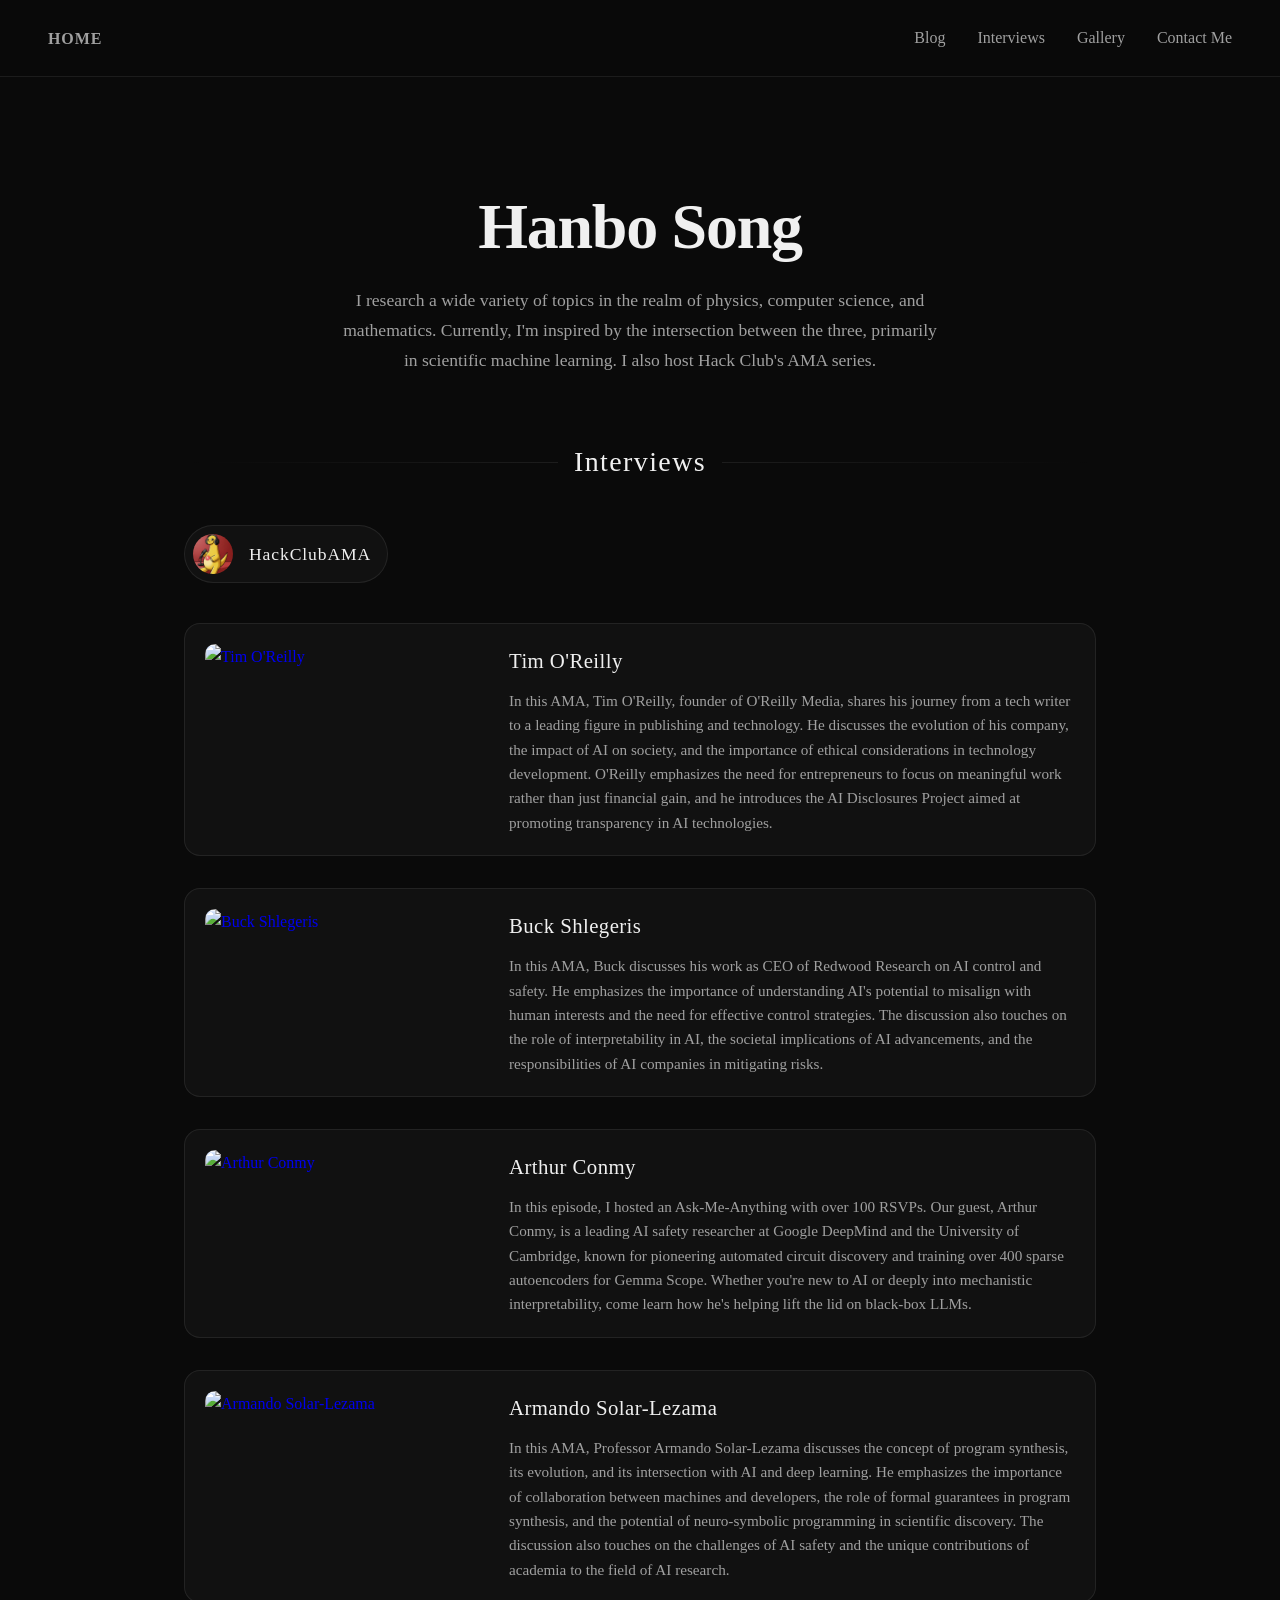
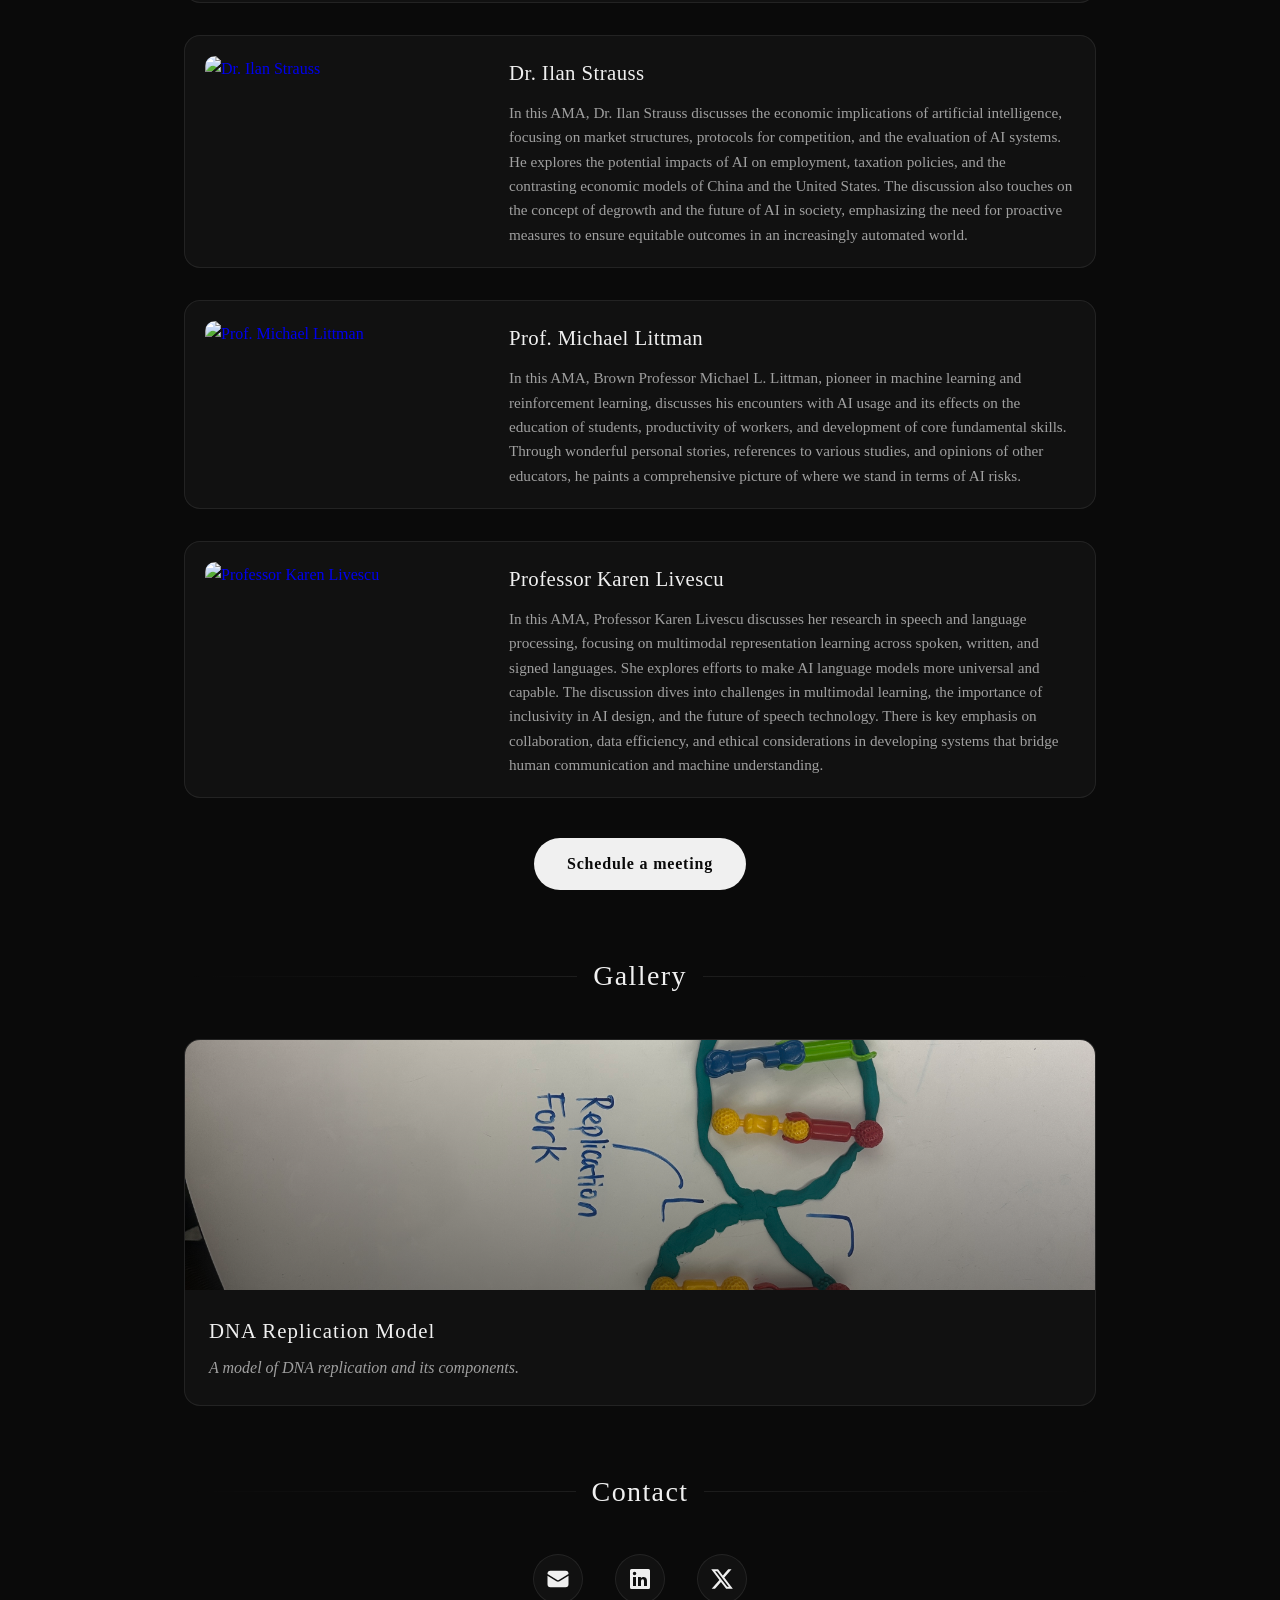
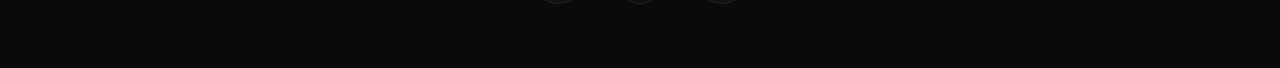
==== commit b1b0479e: "interactable UI, design change, description" ====
--- a/index.html
+++ b/index.html
@@ -5,6 +5,7 @@
     <meta charset="UTF-8">
     <meta name="viewport" content="width=device-width, initial-scale=1.0">
     <title>Hanbo Song</title>
+    <link rel="icon" type="image/jpeg" href="Images/favicon.jpg">
     <link rel="stylesheet" href="style.css">
 </head>
 
@@ -12,10 +13,11 @@
     <nav class="animate-in delay-1">
         <div class="nav-content">
             <ul>
-                <li><a href="#top">Hanbo Song</a></li>
+                <li><a href="#top">Home</a></li>
+                <li><a href="blog.html">Blog</a></li>
                 <li><a href="#interviews">Interviews</a></li>
                 <li><a href="#gallery">Gallery</a></li>
-                <li><a href="#contact">Contact</a></li>
+                <li><a href="#contact">Contact Me</a></li>
             </ul>
         </div>
     </nav>
@@ -24,6 +26,7 @@
         <!-- Hero -->
         <section class="hero animate-in delay-2" id="top">
             <h1>Hanbo Song</h1>
+            <p class="hero-desc">I research a wide variety of topics in the realm of physics, computer science, and mathematics. Currently, I'm inspired by the intersection between the three, primarily in scientific machine learning. I also host Hack Club's AMA series.</p>
         </section>
 
         <!-- Interviews -->
@@ -34,34 +37,96 @@
                 <a href="https://www.youtube.com/@hackclubama" target="_blank">HackClubAMA</a>
             </div>
             <div class="interview-list">
-                <a href="https://www.youtube.com/watch?v=MhPXGiFJaK4" target="_blank" class="interview-item">
-                    <img src="https://img.youtube.com/vi/MhPXGiFJaK4/maxresdefault.jpg" alt="Tim O'Reilly">
-                    <p>Tim O'Reilly</p>
-                </a>
-                <a href="https://www.youtube.com/watch?v=0SZIb7sJC-A" target="_blank" class="interview-item">
-                    <img src="https://img.youtube.com/vi/0SZIb7sJC-A/mqdefault.jpg" alt="Buck Shlegeris">
-                    <p>Buck Shlegeris</p>
-                </a>
-                <a href="https://www.youtube.com/watch?v=hDqPVHT3Sq0" target="_blank" class="interview-item">
-                    <img src="https://img.youtube.com/vi/hDqPVHT3Sq0/mqdefault.jpg" alt="Arthur Conmy">
-                    <p>Arthur Conmy</p>
-                </a>
-                <a href="https://www.youtube.com/watch?v=1-8D0-HKxus" target="_blank" class="interview-item">
-                    <img src="https://img.youtube.com/vi/1-8D0-HKxus/mqdefault.jpg" alt="Armando Solar-Lezama">
-                    <p>Armando Solar-Lezama</p>
-                </a>
-                <a href="https://www.youtube.com/watch?v=hXNw6vDtojs" target="_blank" class="interview-item">
-                    <img src="https://img.youtube.com/vi/hXNw6vDtojs/mqdefault.jpg" alt="Dr. Ilan Strauss">
-                    <p>Dr. Ilan Strauss</p>
-                </a>
-                <a href="https://www.youtube.com/watch?v=MaNFxkM_dzI" target="_blank" class="interview-item">
-                    <img src="https://img.youtube.com/vi/MaNFxkM_dzI/mqdefault.jpg" alt="Prof. Michael Littman">
-                    <p>Prof. Michael Littman</p>
-                </a>
-                <a href="https://www.youtube.com/watch?v=fKBKGRyLXaM" target="_blank" class="interview-item">
-                    <img src="https://img.youtube.com/vi/fKBKGRyLXaM/mqdefault.jpg" alt="Professor Karen Livescu">
-                    <p>Professor Karen Livescu</p>
-                </a>
+                <!-- Tim O'Reilly -->
+                <div class="interview-card">
+                    <div class="interview-media">
+                        <a href="https://www.youtube.com/watch?v=MhPXGiFJaK4" target="_blank">
+                            <img src="https://img.youtube.com/vi/MhPXGiFJaK4/maxresdefault.jpg" alt="Tim O'Reilly">
+                        </a>
+                    </div>
+                    <div class="interview-text">
+                        <h3><a href="https://www.youtube.com/watch?v=MhPXGiFJaK4" target="_blank">Tim O'Reilly</a></h3>
+                        <p>In this AMA, Tim O'Reilly, founder of O'Reilly Media, shares his journey from a tech writer to a leading figure in publishing and technology. He discusses the evolution of his company, the impact of AI on society, and the importance of ethical considerations in technology development. O'Reilly emphasizes the need for entrepreneurs to focus on meaningful work rather than just financial gain, and he introduces the AI Disclosures Project aimed at promoting transparency in AI technologies.</p>
+                    </div>
+                </div>
+
+                <!-- Buck Shlegeris -->
+                <div class="interview-card">
+                    <div class="interview-media">
+                        <a href="https://www.youtube.com/watch?v=0SZIb7sJC-A" target="_blank">
+                            <img src="https://img.youtube.com/vi/0SZIb7sJC-A/mqdefault.jpg" alt="Buck Shlegeris">
+                        </a>
+                    </div>
+                    <div class="interview-text">
+                        <h3><a href="https://www.youtube.com/watch?v=0SZIb7sJC-A" target="_blank">Buck Shlegeris</a></h3>
+                        <p>In this AMA, Buck discusses his work as CEO of Redwood Research on AI control and safety. He emphasizes the importance of understanding AI's potential to misalign with human interests and the need for effective control strategies. The discussion also touches on the role of interpretability in AI, the societal implications of AI advancements, and the responsibilities of AI companies in mitigating risks.</p>
+                    </div>
+                </div>
+
+                <!-- Arthur Conmy -->
+                <div class="interview-card">
+                    <div class="interview-media">
+                        <a href="https://www.youtube.com/watch?v=hDqPVHT3Sq0" target="_blank">
+                            <img src="https://img.youtube.com/vi/hDqPVHT3Sq0/mqdefault.jpg" alt="Arthur Conmy">
+                        </a>
+                    </div>
+                    <div class="interview-text">
+                        <h3><a href="https://www.youtube.com/watch?v=hDqPVHT3Sq0" target="_blank">Arthur Conmy</a></h3>
+                        <p>In this episode, I hosted an Ask-Me-Anything with over 100 RSVPs. Our guest, Arthur Conmy, is a leading AI safety researcher at Google DeepMind and the University of Cambridge, known for pioneering automated circuit discovery and training over 400 sparse autoencoders for Gemma Scope. Whether you're new to AI or deeply into mechanistic interpretability, come learn how he's helping lift the lid on black-box LLMs.</p>
+                    </div>
+                </div>
+
+                <!-- Armando Solar-Lezama -->
+                <div class="interview-card">
+                    <div class="interview-media">
+                        <a href="https://www.youtube.com/watch?v=1-8D0-HKxus" target="_blank">
+                            <img src="https://img.youtube.com/vi/1-8D0-HKxus/mqdefault.jpg" alt="Armando Solar-Lezama">
+                        </a>
+                    </div>
+                    <div class="interview-text">
+                        <h3><a href="https://www.youtube.com/watch?v=1-8D0-HKxus" target="_blank">Armando Solar-Lezama</a></h3>
+                        <p>In this AMA, Professor Armando Solar-Lezama discusses the concept of program synthesis, its evolution, and its intersection with AI and deep learning. He emphasizes the importance of collaboration between machines and developers, the role of formal guarantees in program synthesis, and the potential of neuro-symbolic programming in scientific discovery. The discussion also touches on the challenges of AI safety and the unique contributions of academia to the field of AI research.</p>
+                    </div>
+                </div>
+
+                <!-- Dr. Ilan Strauss -->
+                <div class="interview-card">
+                    <div class="interview-media">
+                        <a href="https://www.youtube.com/watch?v=hXNw6vDtojs" target="_blank">
+                            <img src="https://img.youtube.com/vi/hXNw6vDtojs/mqdefault.jpg" alt="Dr. Ilan Strauss">
+                        </a>
+                    </div>
+                    <div class="interview-text">
+                        <h3><a href="https://www.youtube.com/watch?v=hXNw6vDtojs" target="_blank">Dr. Ilan Strauss</a></h3>
+                        <p>In this AMA, Dr. Ilan Strauss discusses the economic implications of artificial intelligence, focusing on market structures, protocols for competition, and the evaluation of AI systems. He explores the potential impacts of AI on employment, taxation policies, and the contrasting economic models of China and the United States. The discussion also touches on the concept of degrowth and the future of AI in society, emphasizing the need for proactive measures to ensure equitable outcomes in an increasingly automated world.</p>
+                    </div>
+                </div>
+
+                <!-- Prof. Michael Littman -->
+                <div class="interview-card">
+                    <div class="interview-media">
+                        <a href="https://www.youtube.com/watch?v=MaNFxkM_dzI" target="_blank">
+                            <img src="https://img.youtube.com/vi/MaNFxkM_dzI/mqdefault.jpg" alt="Prof. Michael Littman">
+                        </a>
+                    </div>
+                    <div class="interview-text">
+                        <h3><a href="https://www.youtube.com/watch?v=MaNFxkM_dzI" target="_blank">Prof. Michael Littman</a></h3>
+                        <p>In this AMA, Brown Professor Michael L. Littman, pioneer in machine learning and reinforcement learning, discusses his encounters with AI usage and its effects on the education of students, productivity of workers, and development of core fundamental skills. Through wonderful personal stories, references to various studies, and opinions of other educators, he paints a comprehensive picture of where we stand in terms of AI risks.</p>
+                    </div>
+                </div>
+
+                <!-- Professor Karen Livescu -->
+                <div class="interview-card">
+                    <div class="interview-media">
+                        <a href="https://www.youtube.com/watch?v=fKBKGRyLXaM" target="_blank">
+                            <img src="https://img.youtube.com/vi/fKBKGRyLXaM/mqdefault.jpg" alt="Professor Karen Livescu">
+                        </a>
+                    </div>
+                    <div class="interview-text">
+                        <h3><a href="https://www.youtube.com/watch?v=fKBKGRyLXaM" target="_blank">Professor Karen Livescu</a></h3>
+                        <p>In this AMA, Professor Karen Livescu discusses her research in speech and language processing, focusing on multimodal representation learning across spoken, written, and signed languages. She explores efforts to make AI language models more universal and capable. The discussion dives into challenges in multimodal learning, the importance of inclusivity in AI design, and the future of speech technology. There is key emphasis on collaboration, data efficiency, and ethical considerations in developing systems that bridge human communication and machine understanding.</p>
+                    </div>
+                </div>
             </div>
             <div class="interviews-cta">
                 <a href="https://cal.com/hanbosong" class="cta-btn">Schedule a meeting</a>
@@ -113,4 +178,4 @@
     </main>
 </body>
 
-</html>+</html>
--- a/style.css
+++ b/style.css
@@ -7,11 +7,11 @@
   --surface: rgba(255, 255, 255, 0.03);
   --surface-hover: rgba(255, 255, 255, 0.06);
   --surface-border: rgba(255, 255, 255, 0.08);
-  --accent: #00f0ff;
-  --accent-glow: rgba(0, 240, 255, 0.3);
+  --accent: #f0f0f0;
+  --accent-glow: transparent;
   --max-width: 75vw;
   --max-width-wide: 80vw;
-  --blur: blur(16px);
+  --blur: none;
 }
 
 * {
@@ -35,18 +35,18 @@
 
 /* Base Animations */
 @keyframes fadeIn {
-  from { opacity: 0; transform: translateY(20px); }
-  to { opacity: 1; transform: translateY(0); }
+  from { opacity: 0; }
+  to { opacity: 1; }
 }
 
 .animate-in {
-  animation: fadeIn 0.8s cubic-bezier(0.2, 0.8, 0.2, 1) forwards;
+  animation: fadeIn 0.3s ease forwards;
   opacity: 0;
 }
-.delay-1 { animation-delay: 0.1s; }
-.delay-2 { animation-delay: 0.2s; }
-.delay-3 { animation-delay: 0.3s; }
-.delay-4 { animation-delay: 0.4s; }
+.delay-1 { animation-delay: 0s; }
+.delay-2 { animation-delay: 0s; }
+.delay-3 { animation-delay: 0s; }
+.delay-4 { animation-delay: 0s; }
 
 /* Navigation */
 nav {
@@ -92,7 +92,6 @@
 
 nav a:hover {
   color: var(--text);
-  text-shadow: 0 0 8px var(--accent-glow);
 }
 
 nav a::after {
@@ -102,9 +101,8 @@
   height: 1px;
   bottom: -4px;
   left: 0;
-  background-color: var(--accent);
+  background-color: var(--text);
   transition: width 0.3s ease;
-  box-shadow: 0 0 8px var(--accent);
 }
 
 nav a:hover::after {
@@ -132,14 +130,12 @@
 }
 
 .hero h1 {
-  font-size: 3rem;
-  font-weight: 400;
-  letter-spacing: 0.05em;
-  line-height: 1.2;
-  margin-bottom: 1rem;
-  background: linear-gradient(to right, #fff, #a0a0a0);
-  -webkit-background-clip: text;
-  -webkit-text-fill-color: transparent;
+  font-size: 4rem;
+  font-weight: 700;
+  letter-spacing: -0.02em;
+  line-height: 1.1;
+  margin-bottom: 1.5rem;
+  color: var(--text);
 }
 
 .hero .tagline {
@@ -147,6 +143,14 @@
   color: var(--text-secondary);
   margin-bottom: 2rem;
   font-style: italic;
+}
+
+.hero-desc {
+  font-size: 1.1rem;
+  color: var(--text-secondary);
+  max-width: 600px;
+  margin: 0 auto;
+  line-height: 1.7;
 }
 
 .hero a {
@@ -164,9 +168,8 @@
 
 .hero a:hover {
   background: transparent;
-  color: var(--accent);
-  border-color: var(--accent);
-  box-shadow: 0 0 20px var(--accent-glow);
+  color: var(--text);
+  border-color: var(--text);
 }
 
 /* Section Titles */
@@ -218,9 +221,8 @@
 
 .cta-btn:hover {
   background: transparent;
-  color: var(--accent);
-  border-color: var(--accent);
-  box-shadow: 0 0 20px var(--accent-glow);
+  color: var(--text);
+  border-color: var(--text);
 }
 
 .channel-header-mini {
@@ -239,8 +241,7 @@
 
 .channel-header-mini:hover {
   background: var(--surface-hover);
-  border-color: rgba(255,255,255,0.2);
-  transform: translateY(-2px);
+  border-color: var(--text);
 }
 
 .channel-header-mini img {
@@ -260,16 +261,15 @@
 .interview-list {
   display: flex;
   flex-direction: column;
+  gap: 2rem;
+}
+
+.interview-card {
+  display: flex;
+  flex-direction: row;
+  align-items: flex-start;
   gap: 1.5rem;
-}
-
-.interview-item {
-  display: flex;
-  align-items: center;
-  gap: 1.5rem;
-  text-decoration: none;
-  color: var(--text);
-  padding: 1rem;
+  padding: 1.25rem;
   background: var(--surface);
   border: 1px solid var(--surface-border);
   border-radius: 16px;
@@ -278,30 +278,61 @@
   transition: all 0.4s cubic-bezier(0.2, 0.8, 0.2, 1);
 }
 
-.interview-item:hover {
+.interview-card:hover {
   background: var(--surface-hover);
-  border-color: var(--accent);
-  box-shadow: 0 10px 30px rgba(0,0,0,0.5), 0 0 20px var(--accent-glow);
-  transform: translateY(-4px) scale(1.02);
-}
-
-.interview-item img {
-  width: 180px;
-  height: 100px;
+  border-color: var(--text);
+}
+
+.interview-media {
+  flex-shrink: 0;
+  width: 280px;
+}
+
+.interview-media a {
+  display: block;
+  text-decoration: none;
+}
+
+.interview-media img {
+  width: 100%;
+  aspect-ratio: 16 / 9;
   object-fit: cover;
-  border-radius: 8px;
-  flex-shrink: 0;
+  border-radius: 10px;
+  display: block;
   transition: opacity 0.3s ease;
 }
 
-.interview-item:hover img {
+.interview-card:hover .interview-media img {
   opacity: 0.9;
 }
 
-.interview-item p {
-  font-size: 1.2rem;
+.interview-text {
+  flex: 1;
+  min-width: 0;
+}
+
+.interview-text h3 {
+  font-size: 1.3rem;
   font-weight: 400;
+  margin-bottom: 0.75rem;
   letter-spacing: 0.02em;
+}
+
+.interview-text h3 a {
+  color: var(--text);
+  text-decoration: none;
+  transition: opacity 0.2s;
+}
+
+.interview-text h3 a:hover {
+  opacity: 0.7;
+  text-decoration: underline;
+}
+
+.interview-text p {
+  font-size: 0.95rem;
+  line-height: 1.6;
+  color: var(--text-secondary);
 }
 
 /* Gallery / Projects */
@@ -320,9 +351,7 @@
 
 .project-card:hover {
   background: var(--surface-hover);
-  border-color: var(--accent);
-  box-shadow: 0 10px 30px rgba(0,0,0,0.5), 0 0 20px var(--accent-glow);
-  transform: translateY(-4px);
+  border-color: var(--text);
 }
 
 .project-thumbnail {
@@ -353,8 +382,9 @@
   transition: transform 0.6s ease;
 }
 
+/* No zoom animation on hover */
 .project-card:hover .project-thumbnail img {
-  transform: scale(1.05);
+  transform: none;
 }
 
 .project-info {
@@ -399,10 +429,8 @@
 }
 
 .social-links a:hover {
-  color: var(--accent);
-  border-color: var(--accent);
-  box-shadow: 0 0 15px var(--accent-glow);
-  transform: translateY(-3px);
+  color: var(--text);
+  border-color: var(--text);
 }
 
 .social-links svg {
@@ -435,8 +463,7 @@
 }
 
 .dna-nav a:hover {
-  color: var(--accent);
-  text-shadow: 0 0 8px var(--accent-glow);
+  color: var(--text);
 }
 
 .dna-container {
@@ -454,7 +481,7 @@
   overflow: hidden;
   margin-bottom: 2rem;
   border: 1px solid var(--surface-border);
-  box-shadow: inset 0 0 50px rgba(0,0,0,0.5);
+  box-shadow: none;
 }
 
 .info-panel {
@@ -466,7 +493,7 @@
   -webkit-backdrop-filter: var(--blur);
   padding: 20px;
   border-radius: 12px;
-  box-shadow: 0 10px 30px rgba(0,0,0,0.5);
+  box-shadow: none;
   max-width: 300px;
   transform: translateY(120%);
   transition: transform 0.4s cubic-bezier(0.2, 0.8, 0.2, 1);
@@ -481,7 +508,7 @@
 .info-panel h3 {
   margin: 0 0 10px 0;
   font-size: 1.1rem;
-  color: var(--accent);
+  color: var(--text);
   letter-spacing: 0.05em;
 }
 
@@ -501,7 +528,7 @@
   border-radius: 6px;
   font-size: 12px;
   pointer-events: none;
-  box-shadow: 0 4px 12px rgba(0,0,0,0.3);
+  box-shadow: none;
   font-weight: normal;
   letter-spacing: 0.05em;
 }
@@ -545,7 +572,7 @@
   border-radius: 50%;
   display: inline-block;
   flex-shrink: 0;
-  box-shadow: 0 0 10px currentColor;
+
 }
 
 .gallery-vertical {
@@ -568,7 +595,7 @@
   max-width: 70%;
   max-height: 600px;
   border-radius: 12px;
-  box-shadow: 0 10px 30px rgba(0,0,0,0.5);
+  box-shadow: none;
   transform: rotate(-90deg);
   margin: 3rem 0;
   border: 1px solid var(--surface-border);
@@ -611,12 +638,16 @@
     margin-bottom: 0.5rem;
   }
 
-  .interview-item {
+  .interview-card {
     flex-direction: column;
     align-items: flex-start;
   }
 
-  .interview-item img {
+  .interview-media {
+    width: 100%;
+  }
+
+  .interview-media img {
     width: 100%;
     height: auto;
     aspect-ratio: 16/9;
@@ -635,6 +666,7 @@
 }
 
 .composer-container {
+  display: none;
   background: var(--surface);
   border: 1px solid var(--surface-border);
   border-radius: 16px;
@@ -702,7 +734,7 @@
 
 .tool-btn:hover {
   background: var(--surface-hover);
-  color: var(--accent);
+  color: var(--text);
 }
 
 .tool-btn img {
@@ -725,7 +757,7 @@
 .post-btn {
   background: var(--text);
   color: var(--bg);
-  border: none;
+  border: 1px solid transparent;
   padding: 0.5rem 1.5rem;
   border-radius: 30px;
   font-weight: bold;
@@ -734,8 +766,9 @@
 }
 
 .post-btn:hover {
-  background: var(--accent);
-  box-shadow: 0 0 15px var(--accent-glow);
+  background: transparent;
+  color: var(--text);
+  border-color: var(--text);
 }
 
 .blog-post {
@@ -750,7 +783,6 @@
 }
 
 .blog-post:hover {
-  transform: translateY(-2px);
   border-color: var(--surface-hover);
 }
 
@@ -805,7 +837,7 @@
 }
 
 .post-title-link:hover {
-  color: var(--accent);
+  color: var(--text);
 }
 
 .post-body {
@@ -824,9 +856,16 @@
   padding: 0.5rem 1rem;
   background: var(--surface-hover);
   border-radius: 8px;
-  color: var(--accent);
+  color: var(--text-secondary);
   text-decoration: none;
   margin-top: 1rem;
+  border: 1px solid transparent;
+  transition: all 0.3s ease;
+}
+
+.pdf-attachment:hover {
+  color: var(--text);
+  border-color: var(--text);
 }
 
 /* Modal */
@@ -882,3 +921,29 @@
   background: #ff3366;
   color: #fff;
 }
+
+/* Monthly Archive Subsection Title */
+.archive-month-title {
+  font-size: 1.5rem;
+  font-weight: normal;
+  color: var(--text);
+  margin: 3.5rem 0 1.5rem;
+  letter-spacing: 0.05em;
+  border-bottom: 1px solid var(--surface-border);
+  padding-bottom: 0.5rem;
+  text-transform: capitalize;
+}
+
+/* Admin Export JSON Button Style */
+#exportBtn {
+  background: transparent;
+  color: var(--text-secondary);
+  border: 1px solid var(--surface-border);
+  transition: all 0.3s ease;
+}
+
+#exportBtn:hover {
+  color: var(--text);
+  border-color: var(--text);
+  background: var(--surface-hover);
+}
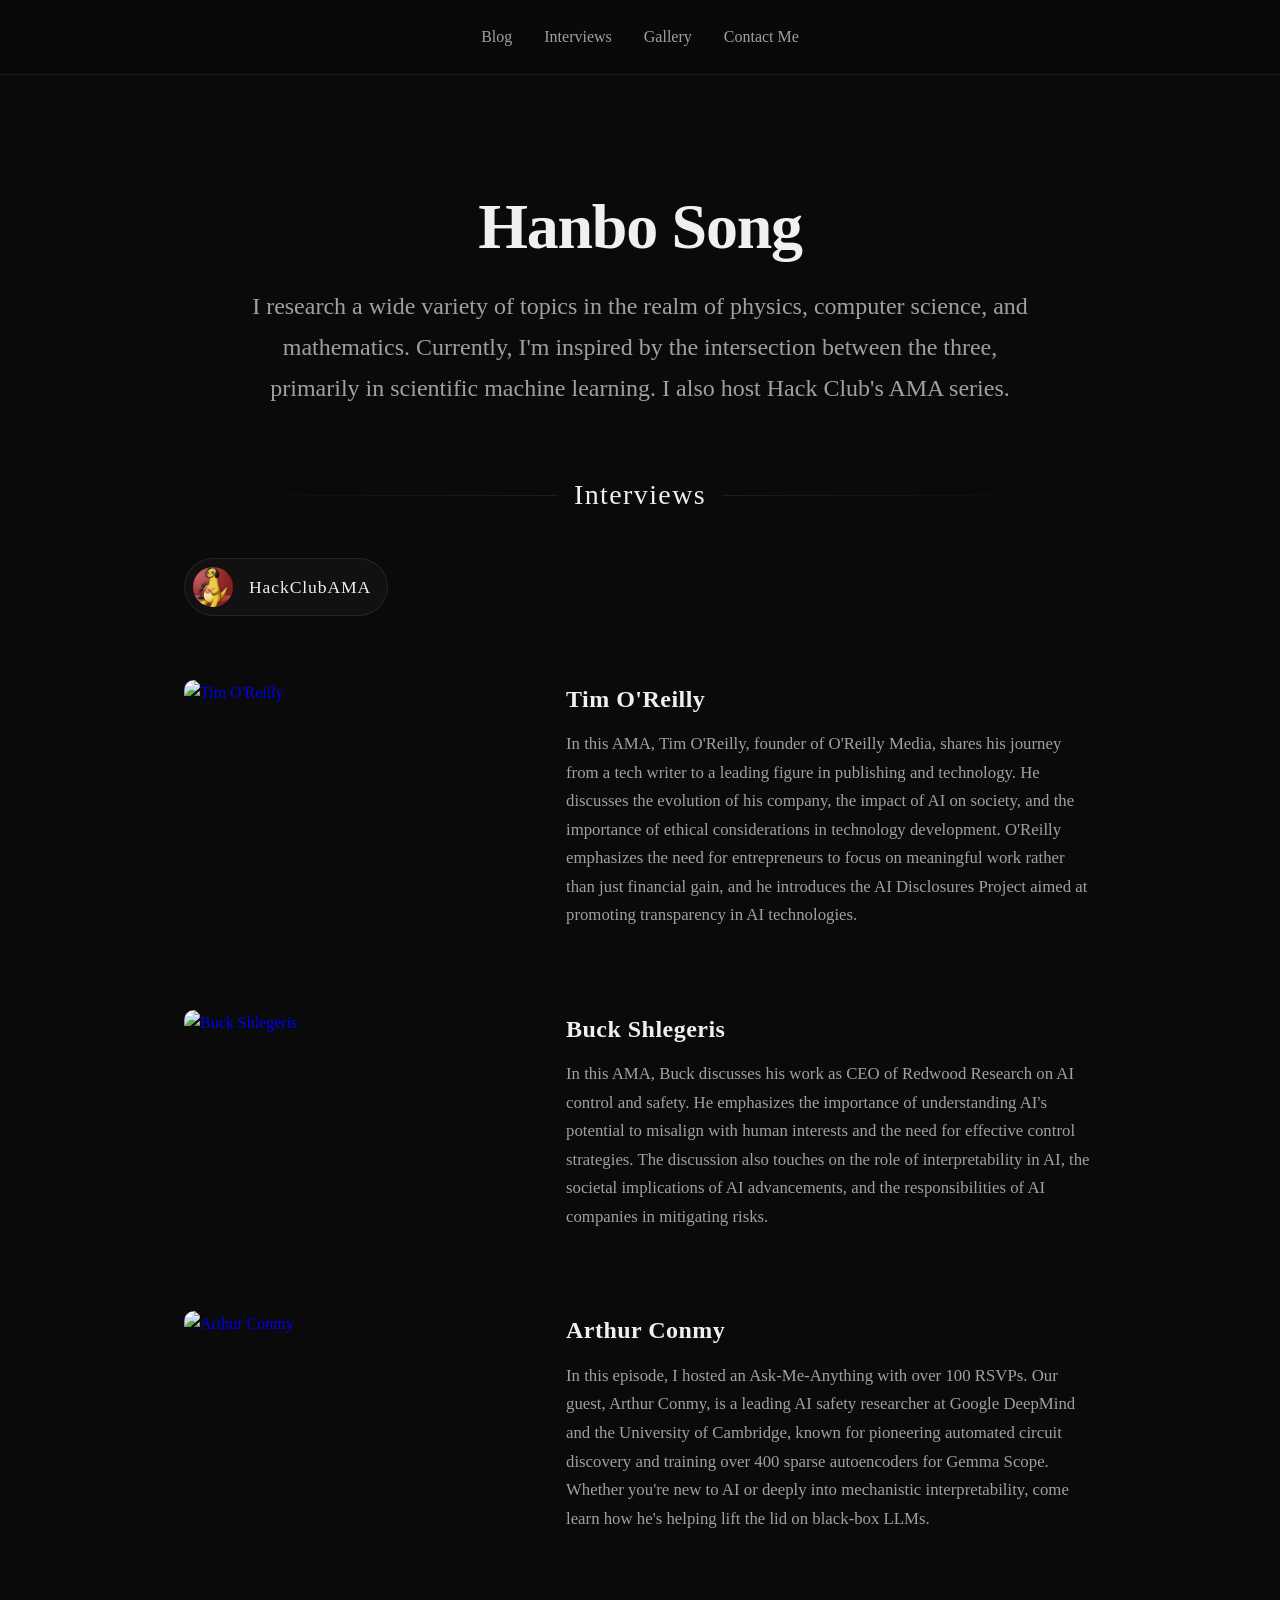
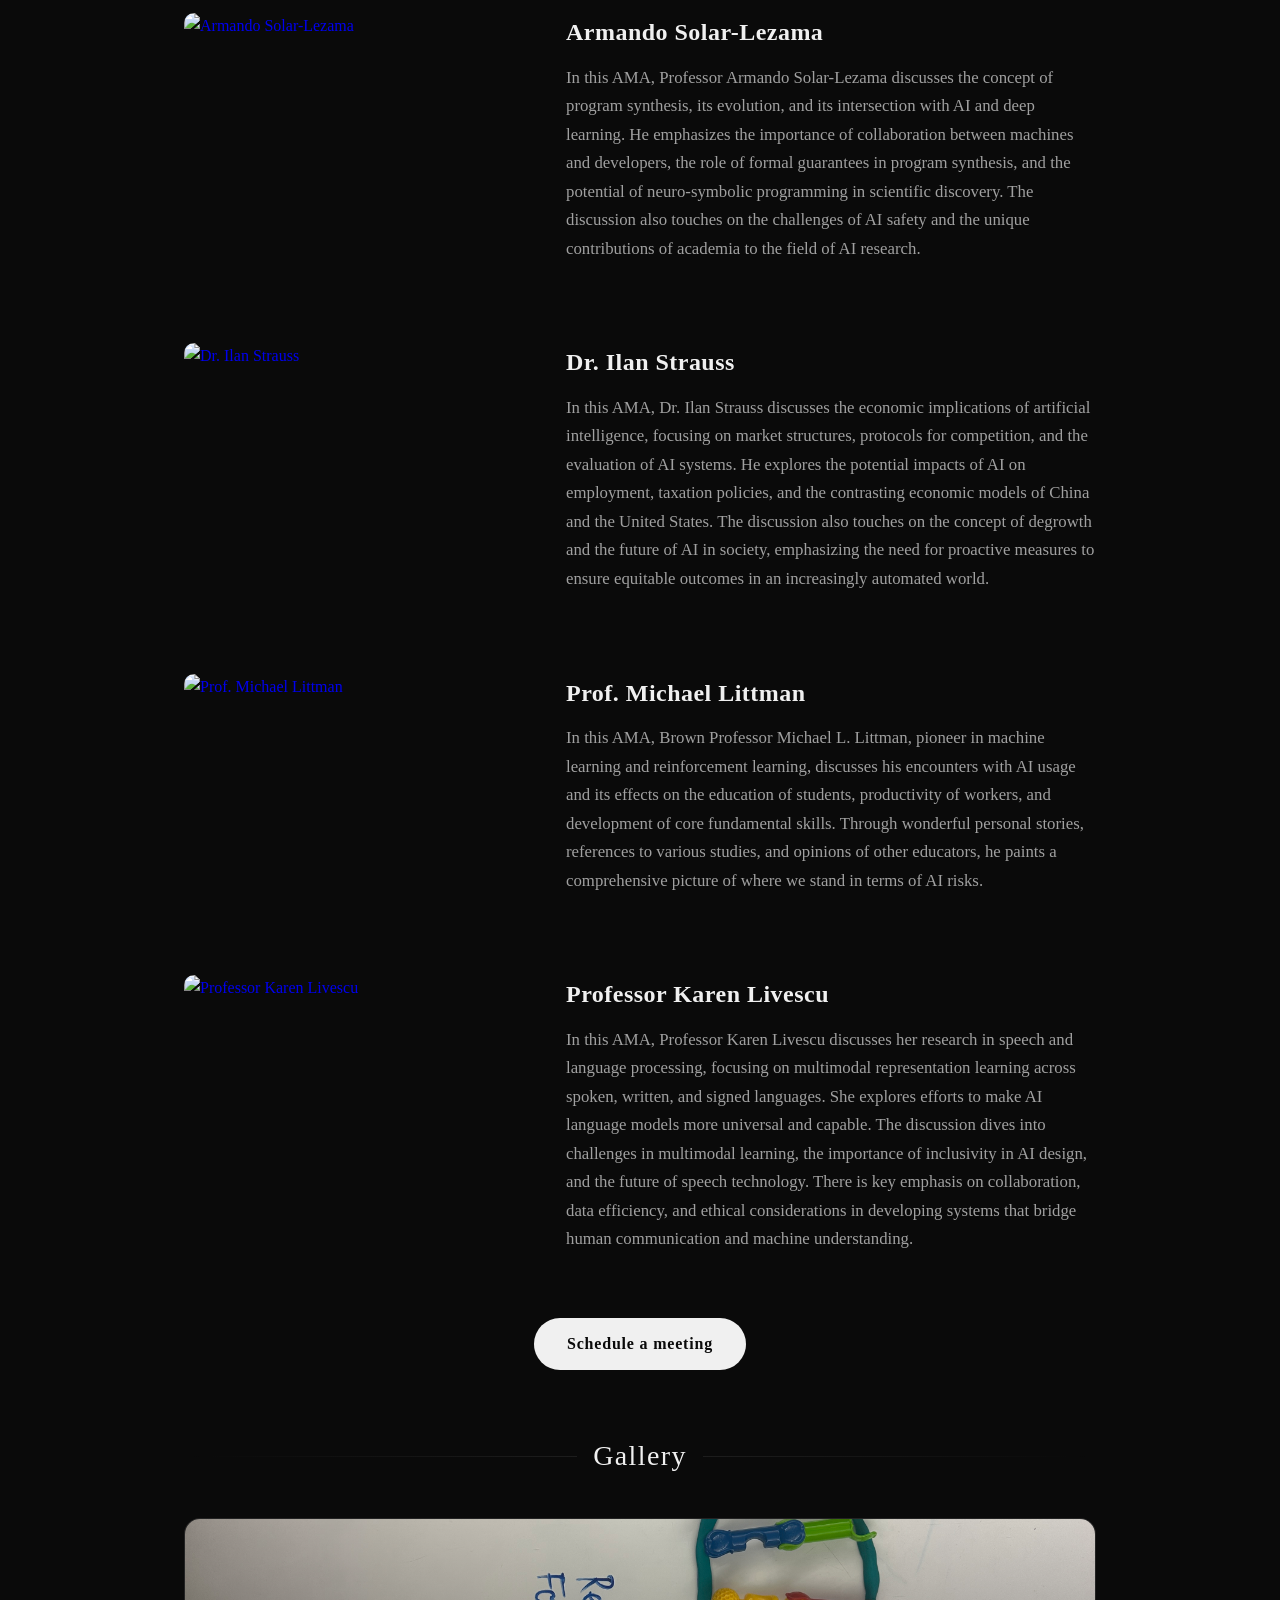
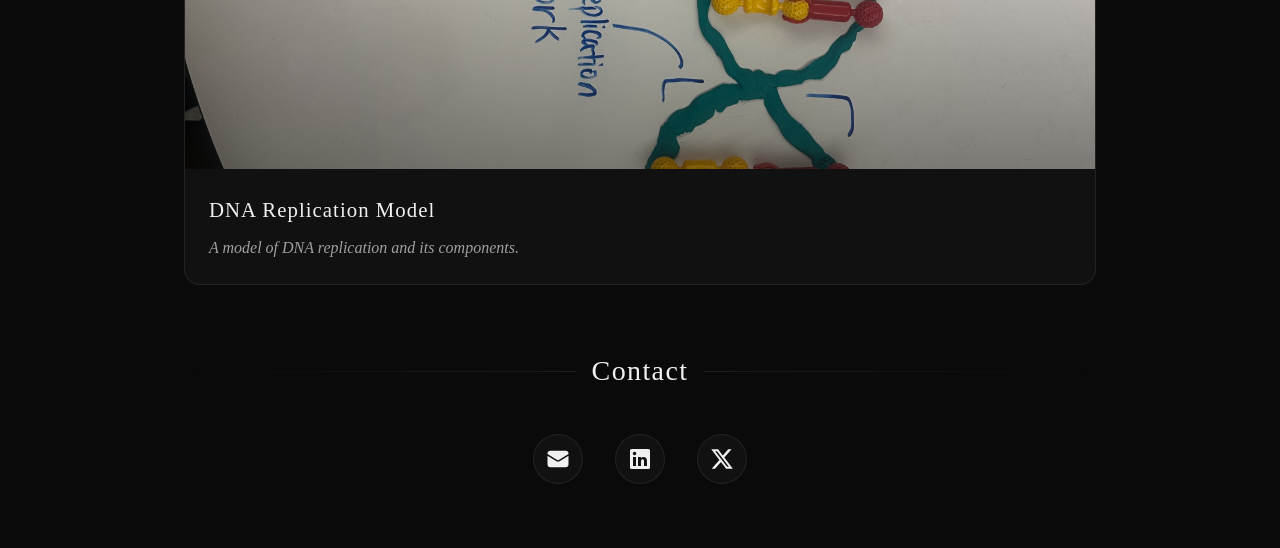
==== commit 4c1e0e02: "formatting, blog page" ====
--- a/index.html
+++ b/index.html
@@ -13,7 +13,6 @@
     <nav class="animate-in delay-1">
         <div class="nav-content">
             <ul>
-                <li><a href="#top">Home</a></li>
                 <li><a href="blog.html">Blog</a></li>
                 <li><a href="#interviews">Interviews</a></li>
                 <li><a href="#gallery">Gallery</a></li>
@@ -26,7 +25,9 @@
         <!-- Hero -->
         <section class="hero animate-in delay-2" id="top">
             <h1>Hanbo Song</h1>
-            <p class="hero-desc">I research a wide variety of topics in the realm of physics, computer science, and mathematics. Currently, I'm inspired by the intersection between the three, primarily in scientific machine learning. I also host Hack Club's AMA series.</p>
+            <p class="hero-desc">I research a wide variety of topics in the realm of physics, computer science, and
+                mathematics. Currently, I'm inspired by the intersection between the three, primarily in scientific
+                machine learning. I also host Hack Club's AMA series.</p>
         </section>
 
         <!-- Interviews -->
@@ -46,7 +47,12 @@
                     </div>
                     <div class="interview-text">
                         <h3><a href="https://www.youtube.com/watch?v=MhPXGiFJaK4" target="_blank">Tim O'Reilly</a></h3>
-                        <p>In this AMA, Tim O'Reilly, founder of O'Reilly Media, shares his journey from a tech writer to a leading figure in publishing and technology. He discusses the evolution of his company, the impact of AI on society, and the importance of ethical considerations in technology development. O'Reilly emphasizes the need for entrepreneurs to focus on meaningful work rather than just financial gain, and he introduces the AI Disclosures Project aimed at promoting transparency in AI technologies.</p>
+                        <p>In this AMA, Tim O'Reilly, founder of O'Reilly Media, shares his journey from a tech writer
+                            to a leading figure in publishing and technology. He discusses the evolution of his company,
+                            the impact of AI on society, and the importance of ethical considerations in technology
+                            development. O'Reilly emphasizes the need for entrepreneurs to focus on meaningful work
+                            rather than just financial gain, and he introduces the AI Disclosures Project aimed at
+                            promoting transparency in AI technologies.</p>
                     </div>
                 </div>
 
@@ -58,8 +64,13 @@
                         </a>
                     </div>
                     <div class="interview-text">
-                        <h3><a href="https://www.youtube.com/watch?v=0SZIb7sJC-A" target="_blank">Buck Shlegeris</a></h3>
-                        <p>In this AMA, Buck discusses his work as CEO of Redwood Research on AI control and safety. He emphasizes the importance of understanding AI's potential to misalign with human interests and the need for effective control strategies. The discussion also touches on the role of interpretability in AI, the societal implications of AI advancements, and the responsibilities of AI companies in mitigating risks.</p>
+                        <h3><a href="https://www.youtube.com/watch?v=0SZIb7sJC-A" target="_blank">Buck Shlegeris</a>
+                        </h3>
+                        <p>In this AMA, Buck discusses his work as CEO of Redwood Research on AI control and safety. He
+                            emphasizes the importance of understanding AI's potential to misalign with human interests
+                            and the need for effective control strategies. The discussion also touches on the role of
+                            interpretability in AI, the societal implications of AI advancements, and the
+                            responsibilities of AI companies in mitigating risks.</p>
                     </div>
                 </div>
 
@@ -72,7 +83,11 @@
                     </div>
                     <div class="interview-text">
                         <h3><a href="https://www.youtube.com/watch?v=hDqPVHT3Sq0" target="_blank">Arthur Conmy</a></h3>
-                        <p>In this episode, I hosted an Ask-Me-Anything with over 100 RSVPs. Our guest, Arthur Conmy, is a leading AI safety researcher at Google DeepMind and the University of Cambridge, known for pioneering automated circuit discovery and training over 400 sparse autoencoders for Gemma Scope. Whether you're new to AI or deeply into mechanistic interpretability, come learn how he's helping lift the lid on black-box LLMs.</p>
+                        <p>In this episode, I hosted an Ask-Me-Anything with over 100 RSVPs. Our guest, Arthur Conmy, is
+                            a leading AI safety researcher at Google DeepMind and the University of Cambridge, known for
+                            pioneering automated circuit discovery and training over 400 sparse autoencoders for Gemma
+                            Scope. Whether you're new to AI or deeply into mechanistic interpretability, come learn how
+                            he's helping lift the lid on black-box LLMs.</p>
                     </div>
                 </div>
 
@@ -84,8 +99,14 @@
                         </a>
                     </div>
                     <div class="interview-text">
-                        <h3><a href="https://www.youtube.com/watch?v=1-8D0-HKxus" target="_blank">Armando Solar-Lezama</a></h3>
-                        <p>In this AMA, Professor Armando Solar-Lezama discusses the concept of program synthesis, its evolution, and its intersection with AI and deep learning. He emphasizes the importance of collaboration between machines and developers, the role of formal guarantees in program synthesis, and the potential of neuro-symbolic programming in scientific discovery. The discussion also touches on the challenges of AI safety and the unique contributions of academia to the field of AI research.</p>
+                        <h3><a href="https://www.youtube.com/watch?v=1-8D0-HKxus" target="_blank">Armando
+                                Solar-Lezama</a></h3>
+                        <p>In this AMA, Professor Armando Solar-Lezama discusses the concept of program synthesis, its
+                            evolution, and its intersection with AI and deep learning. He emphasizes the importance of
+                            collaboration between machines and developers, the role of formal guarantees in program
+                            synthesis, and the potential of neuro-symbolic programming in scientific discovery. The
+                            discussion also touches on the challenges of AI safety and the unique contributions of
+                            academia to the field of AI research.</p>
                     </div>
                 </div>
 
@@ -97,8 +118,14 @@
                         </a>
                     </div>
                     <div class="interview-text">
-                        <h3><a href="https://www.youtube.com/watch?v=hXNw6vDtojs" target="_blank">Dr. Ilan Strauss</a></h3>
-                        <p>In this AMA, Dr. Ilan Strauss discusses the economic implications of artificial intelligence, focusing on market structures, protocols for competition, and the evaluation of AI systems. He explores the potential impacts of AI on employment, taxation policies, and the contrasting economic models of China and the United States. The discussion also touches on the concept of degrowth and the future of AI in society, emphasizing the need for proactive measures to ensure equitable outcomes in an increasingly automated world.</p>
+                        <h3><a href="https://www.youtube.com/watch?v=hXNw6vDtojs" target="_blank">Dr. Ilan Strauss</a>
+                        </h3>
+                        <p>In this AMA, Dr. Ilan Strauss discusses the economic implications of artificial intelligence,
+                            focusing on market structures, protocols for competition, and the evaluation of AI systems.
+                            He explores the potential impacts of AI on employment, taxation policies, and the
+                            contrasting economic models of China and the United States. The discussion also touches on
+                            the concept of degrowth and the future of AI in society, emphasizing the need for proactive
+                            measures to ensure equitable outcomes in an increasingly automated world.</p>
                     </div>
                 </div>
 
@@ -110,8 +137,13 @@
                         </a>
                     </div>
                     <div class="interview-text">
-                        <h3><a href="https://www.youtube.com/watch?v=MaNFxkM_dzI" target="_blank">Prof. Michael Littman</a></h3>
-                        <p>In this AMA, Brown Professor Michael L. Littman, pioneer in machine learning and reinforcement learning, discusses his encounters with AI usage and its effects on the education of students, productivity of workers, and development of core fundamental skills. Through wonderful personal stories, references to various studies, and opinions of other educators, he paints a comprehensive picture of where we stand in terms of AI risks.</p>
+                        <h3><a href="https://www.youtube.com/watch?v=MaNFxkM_dzI" target="_blank">Prof. Michael
+                                Littman</a></h3>
+                        <p>In this AMA, Brown Professor Michael L. Littman, pioneer in machine learning and
+                            reinforcement learning, discusses his encounters with AI usage and its effects on the
+                            education of students, productivity of workers, and development of core fundamental skills.
+                            Through wonderful personal stories, references to various studies, and opinions of other
+                            educators, he paints a comprehensive picture of where we stand in terms of AI risks.</p>
                     </div>
                 </div>
 
@@ -119,12 +151,20 @@
                 <div class="interview-card">
                     <div class="interview-media">
                         <a href="https://www.youtube.com/watch?v=fKBKGRyLXaM" target="_blank">
-                            <img src="https://img.youtube.com/vi/fKBKGRyLXaM/mqdefault.jpg" alt="Professor Karen Livescu">
-                        </a>
-                    </div>
-                    <div class="interview-text">
-                        <h3><a href="https://www.youtube.com/watch?v=fKBKGRyLXaM" target="_blank">Professor Karen Livescu</a></h3>
-                        <p>In this AMA, Professor Karen Livescu discusses her research in speech and language processing, focusing on multimodal representation learning across spoken, written, and signed languages. She explores efforts to make AI language models more universal and capable. The discussion dives into challenges in multimodal learning, the importance of inclusivity in AI design, and the future of speech technology. There is key emphasis on collaboration, data efficiency, and ethical considerations in developing systems that bridge human communication and machine understanding.</p>
+                            <img src="https://img.youtube.com/vi/fKBKGRyLXaM/mqdefault.jpg"
+                                alt="Professor Karen Livescu">
+                        </a>
+                    </div>
+                    <div class="interview-text">
+                        <h3><a href="https://www.youtube.com/watch?v=fKBKGRyLXaM" target="_blank">Professor Karen
+                                Livescu</a></h3>
+                        <p>In this AMA, Professor Karen Livescu discusses her research in speech and language
+                            processing, focusing on multimodal representation learning across spoken, written, and
+                            signed languages. She explores efforts to make AI language models more universal and
+                            capable. The discussion dives into challenges in multimodal learning, the importance of
+                            inclusivity in AI design, and the future of speech technology. There is key emphasis on
+                            collaboration, data efficiency, and ethical considerations in developing systems that bridge
+                            human communication and machine understanding.</p>
                     </div>
                 </div>
             </div>
@@ -178,4 +218,4 @@
     </main>
 </body>
 
-</html>
+</html>
--- a/style.css
+++ b/style.css
@@ -72,14 +72,7 @@
   list-style: none;
   gap: 2rem;
   flex-wrap: wrap;
-}
-
-nav li:first-child {
-  margin-right: auto;
-  font-weight: bold;
-  letter-spacing: 0.05em;
-  text-transform: uppercase;
-  font-size: 1.1rem;
+  justify-content: center;
 }
 
 nav a {
@@ -146,9 +139,9 @@
 }
 
 .hero-desc {
-  font-size: 1.1rem;
-  color: var(--text-secondary);
-  max-width: 600px;
+  font-size: 1.5rem;
+  color: var(--text-secondary);
+  max-width: 800px;
   margin: 0 auto;
   line-height: 1.7;
 }
@@ -268,24 +261,15 @@
   display: flex;
   flex-direction: row;
   align-items: flex-start;
-  gap: 1.5rem;
-  padding: 1.25rem;
-  background: var(--surface);
-  border: 1px solid var(--surface-border);
-  border-radius: 16px;
-  backdrop-filter: var(--blur);
-  -webkit-backdrop-filter: var(--blur);
-  transition: all 0.4s cubic-bezier(0.2, 0.8, 0.2, 1);
-}
-
-.interview-card:hover {
-  background: var(--surface-hover);
-  border-color: var(--text);
+  gap: 2rem;
+  padding: 1.5rem 0;
+  background: transparent;
+  border: none;
 }
 
 .interview-media {
   flex-shrink: 0;
-  width: 280px;
+  width: 350px;
 }
 
 .interview-media a {
@@ -312,8 +296,8 @@
 }
 
 .interview-text h3 {
-  font-size: 1.3rem;
-  font-weight: 400;
+  font-size: 1.5rem;
+  font-weight: 600;
   margin-bottom: 0.75rem;
   letter-spacing: 0.02em;
 }
@@ -330,8 +314,8 @@
 }
 
 .interview-text p {
-  font-size: 0.95rem;
-  line-height: 1.6;
+  font-size: 1.05rem;
+  line-height: 1.7;
   color: var(--text-secondary);
 }
 
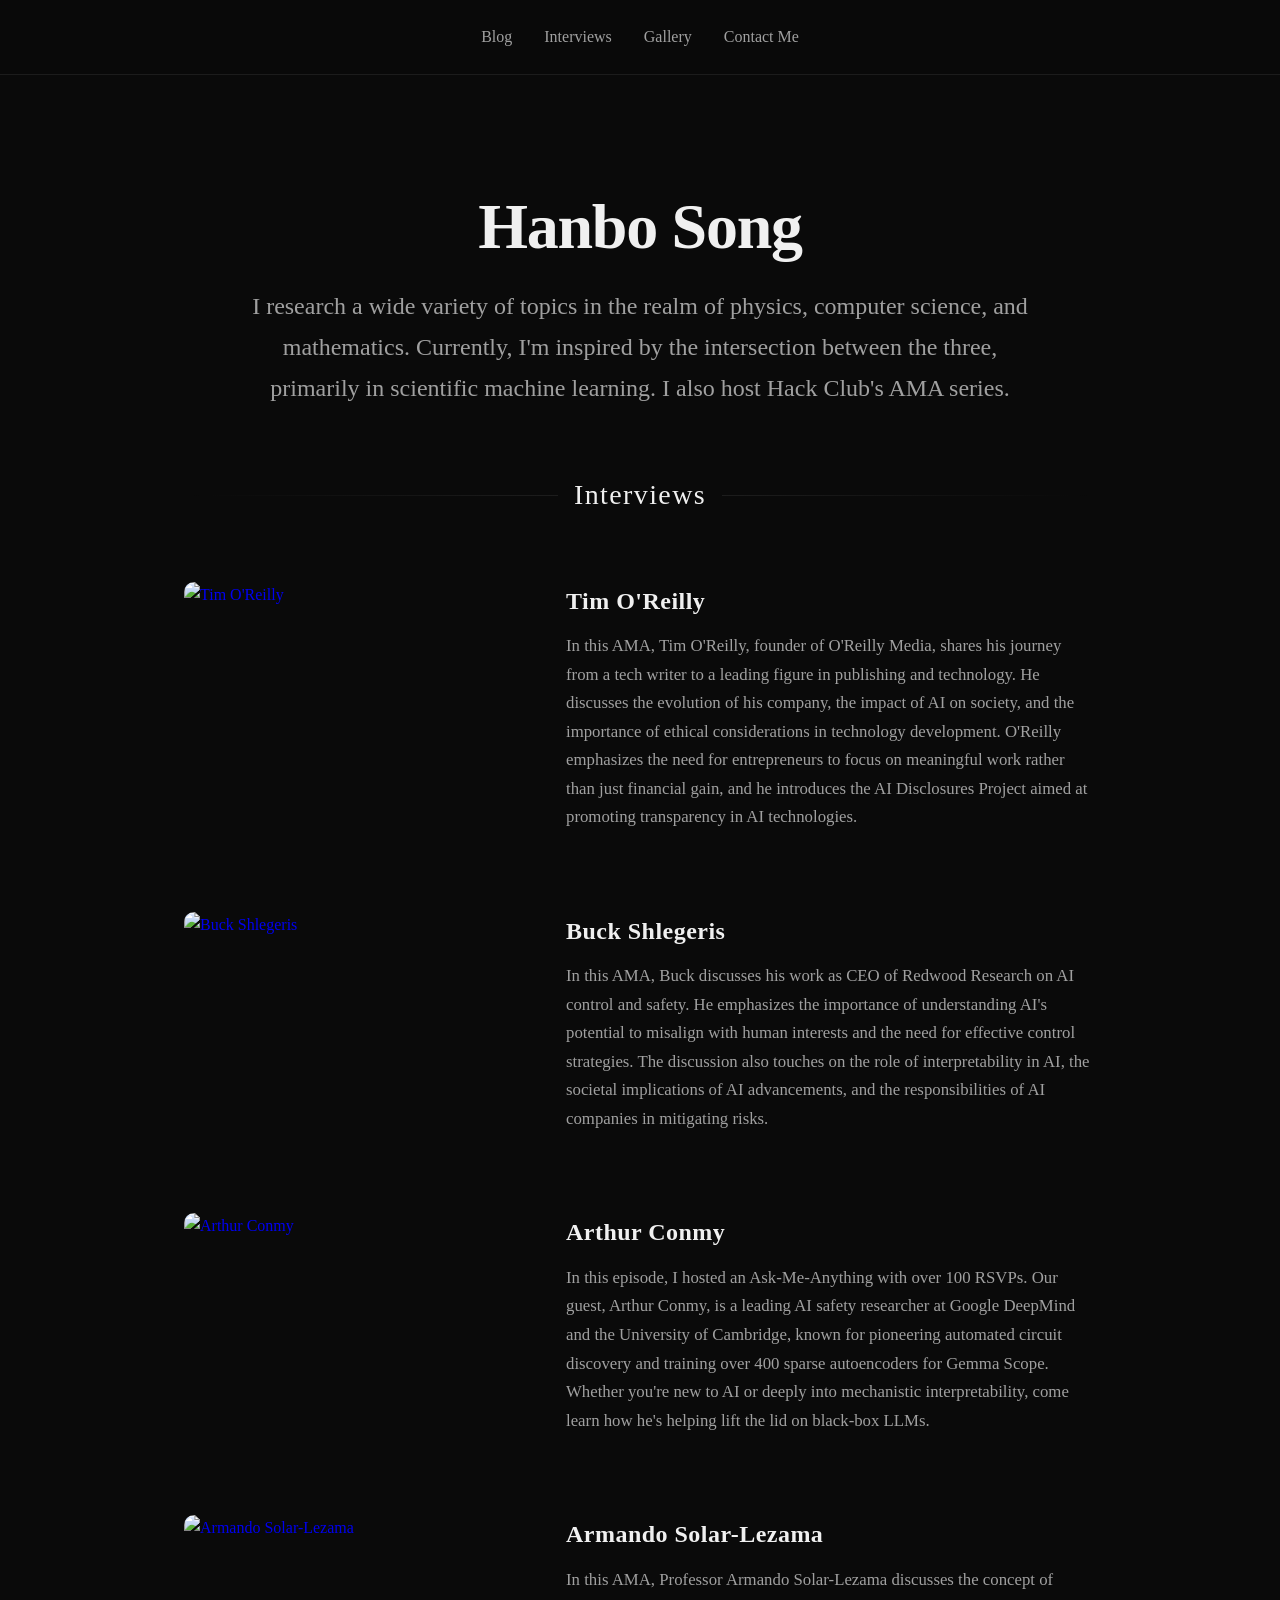
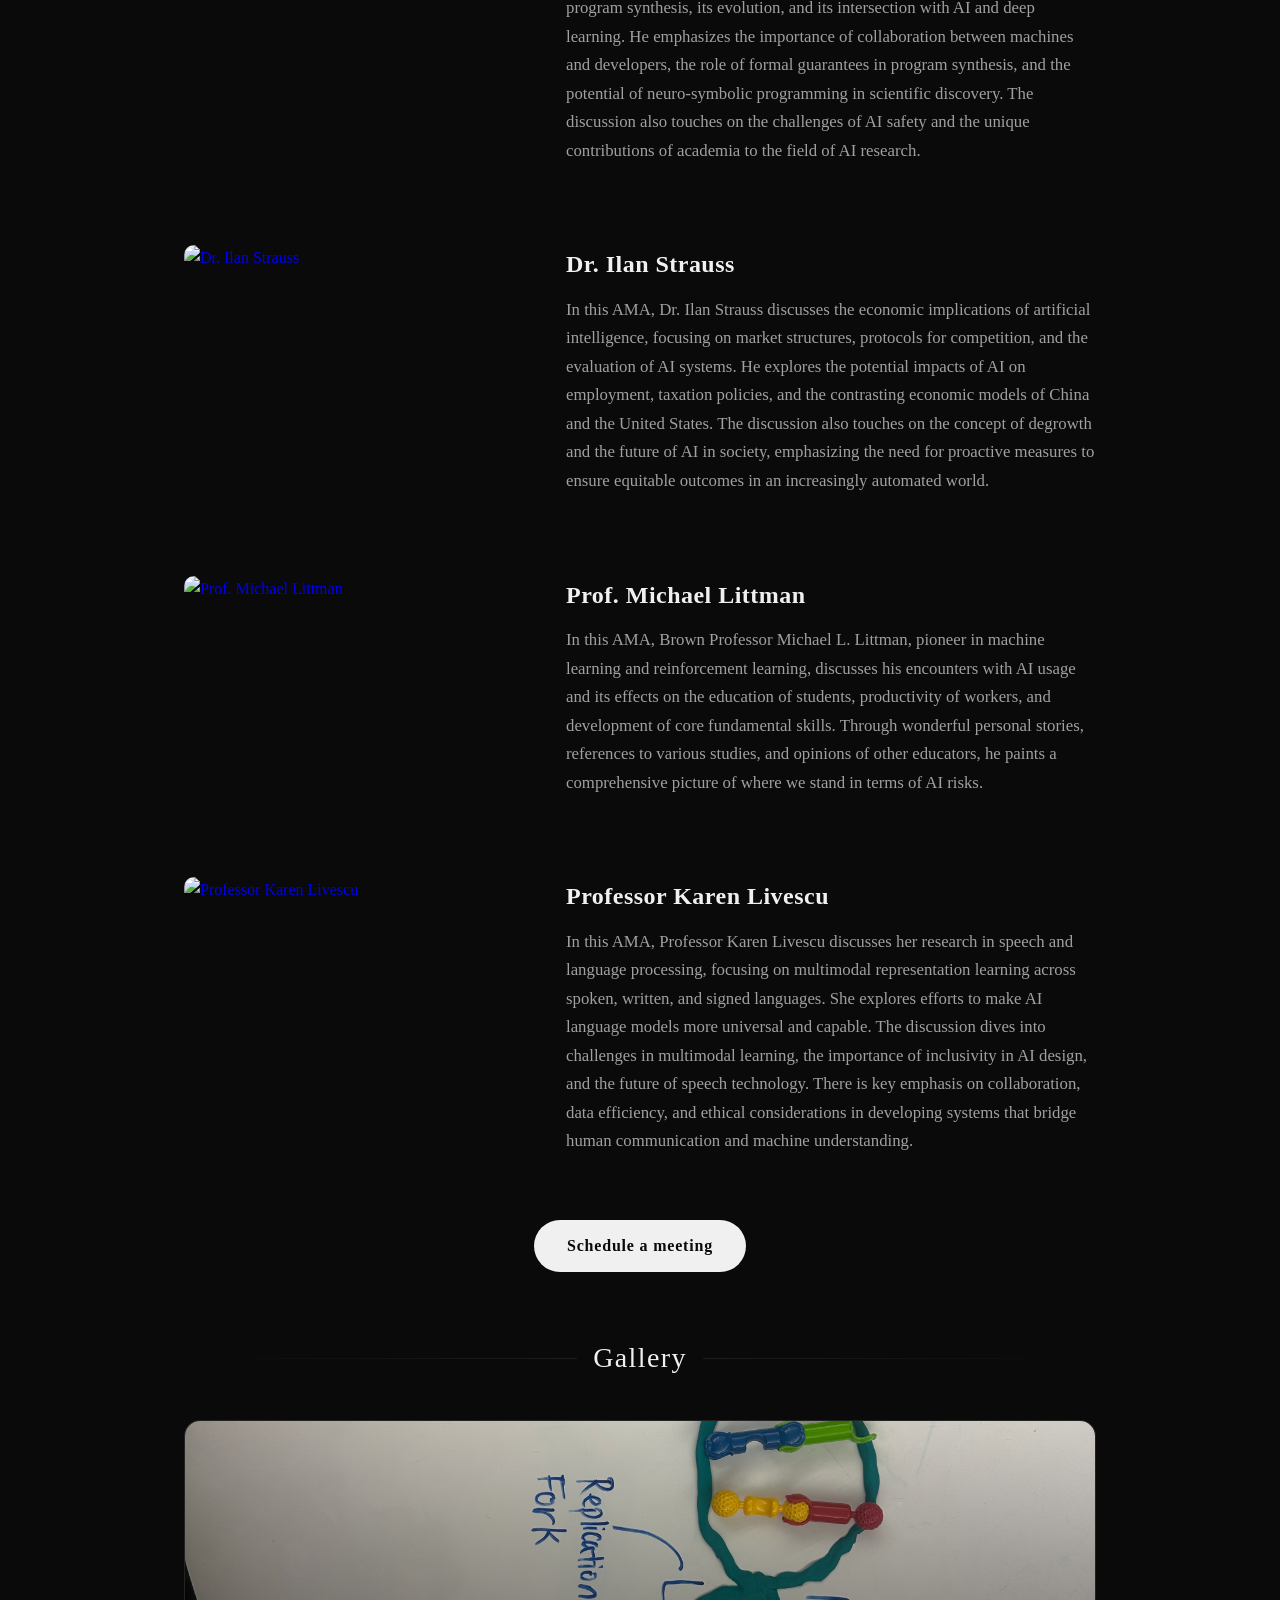
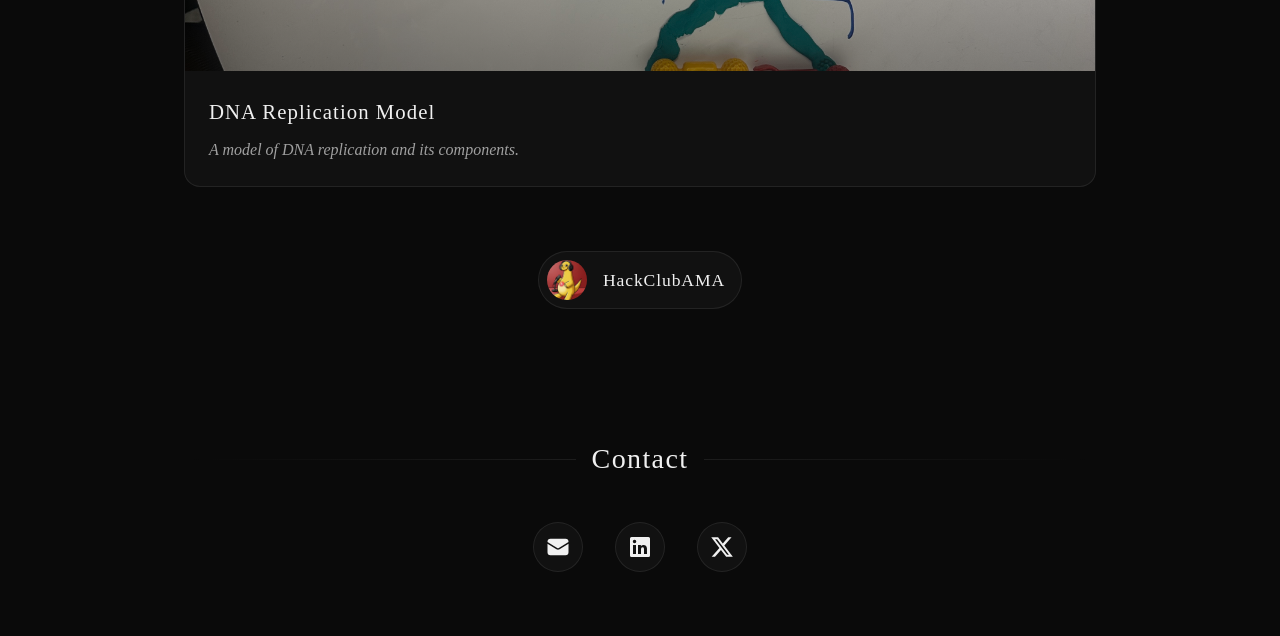
==== commit fecf5806: "channel position" ====
--- a/index.html
+++ b/index.html
@@ -33,10 +33,7 @@
         <!-- Interviews -->
         <section id="interviews" class="animate-in delay-3">
             <h2 class="section-title">Interviews</h2>
-            <div class="channel-header-mini">
-                <img src="Images/channel_image.jpg" alt="HackClub AMA">
-                <a href="https://www.youtube.com/@hackclubama" target="_blank">HackClubAMA</a>
-            </div>
+
             <div class="interview-list">
                 <!-- Tim O'Reilly -->
                 <div class="interview-card">
@@ -187,6 +184,13 @@
             </a>
         </section>
 
+        <div style="display: flex; justify-content: center; margin: 4rem 0;">
+            <div class="channel-header-mini" style="margin-bottom: 0;">
+                <img src="Images/channel_image.jpg" alt="HackClub AMA">
+                <a href="https://www.youtube.com/@hackclubama" target="_blank">HackClubAMA</a>
+            </div>
+        </div>
+
         <!-- Contact -->
         <section id="contact" class="animate-in delay-4">
             <h2 class="section-title">Contact</h2>
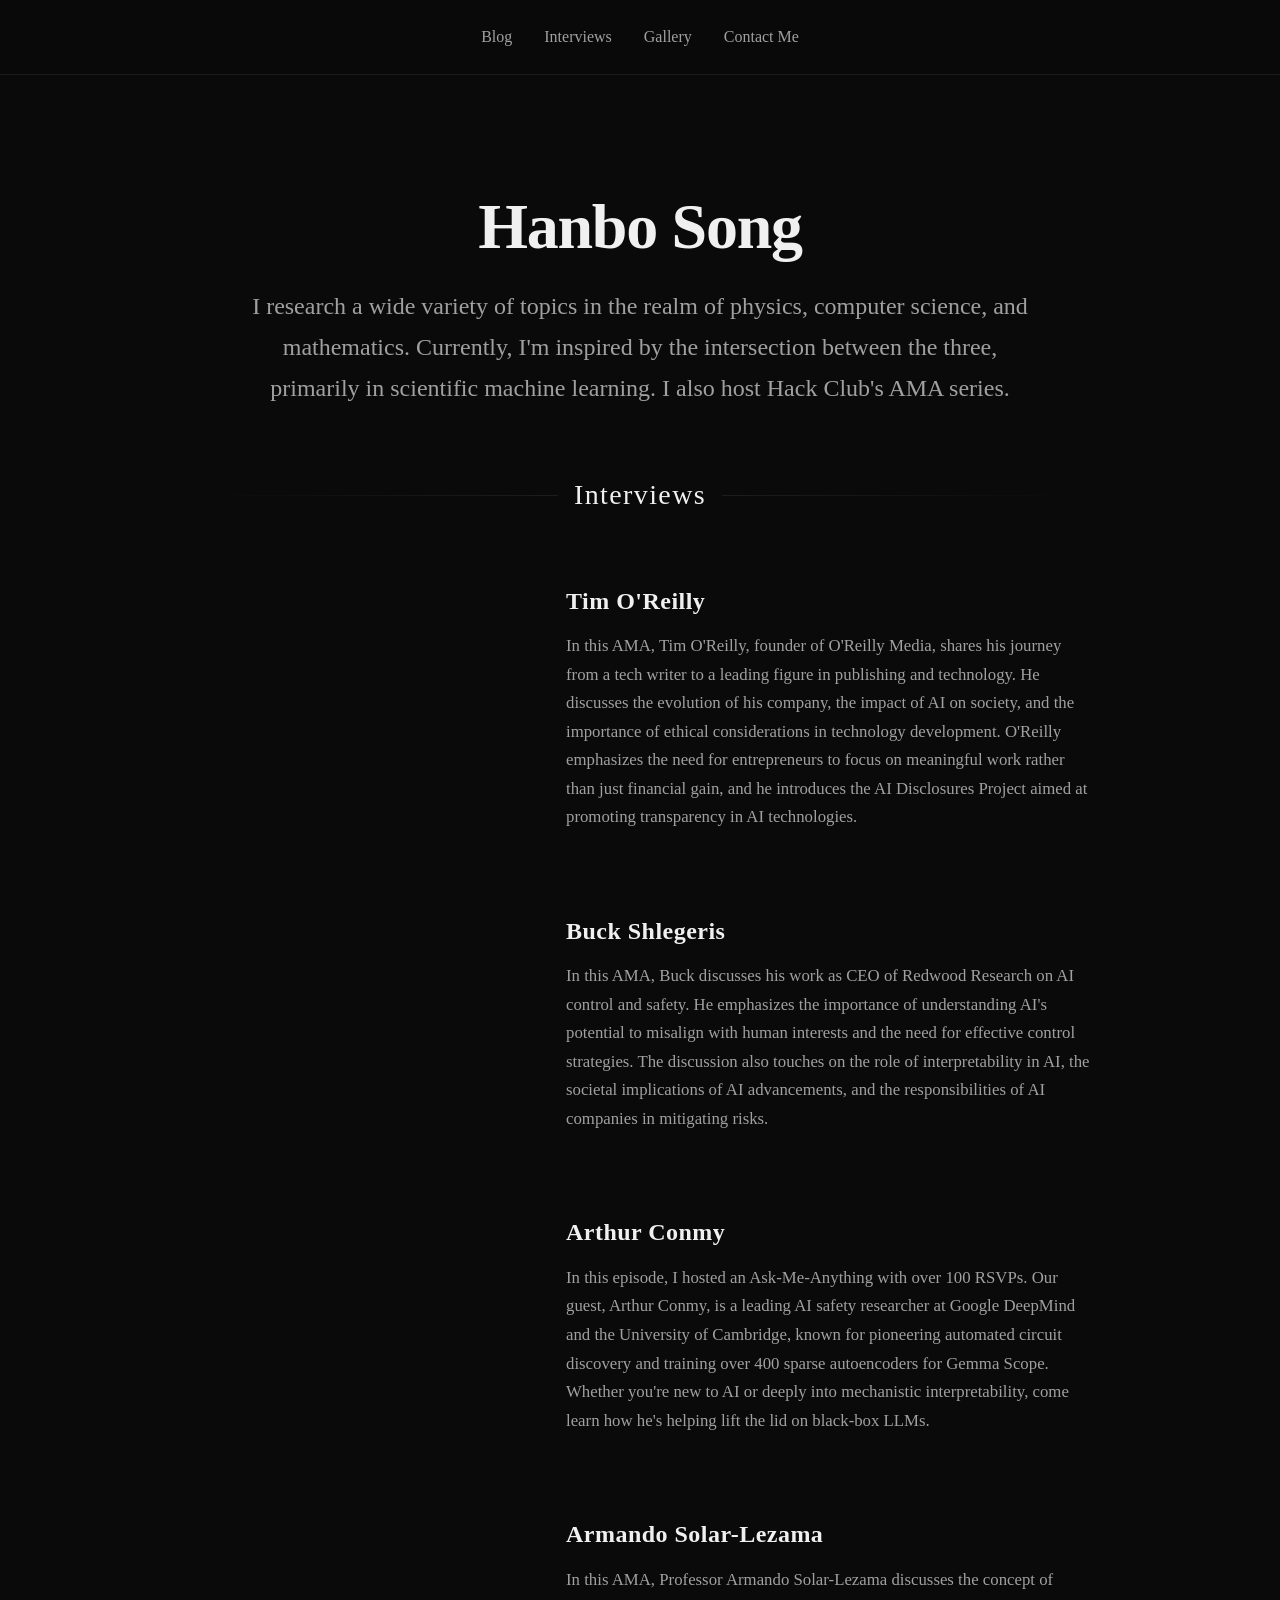
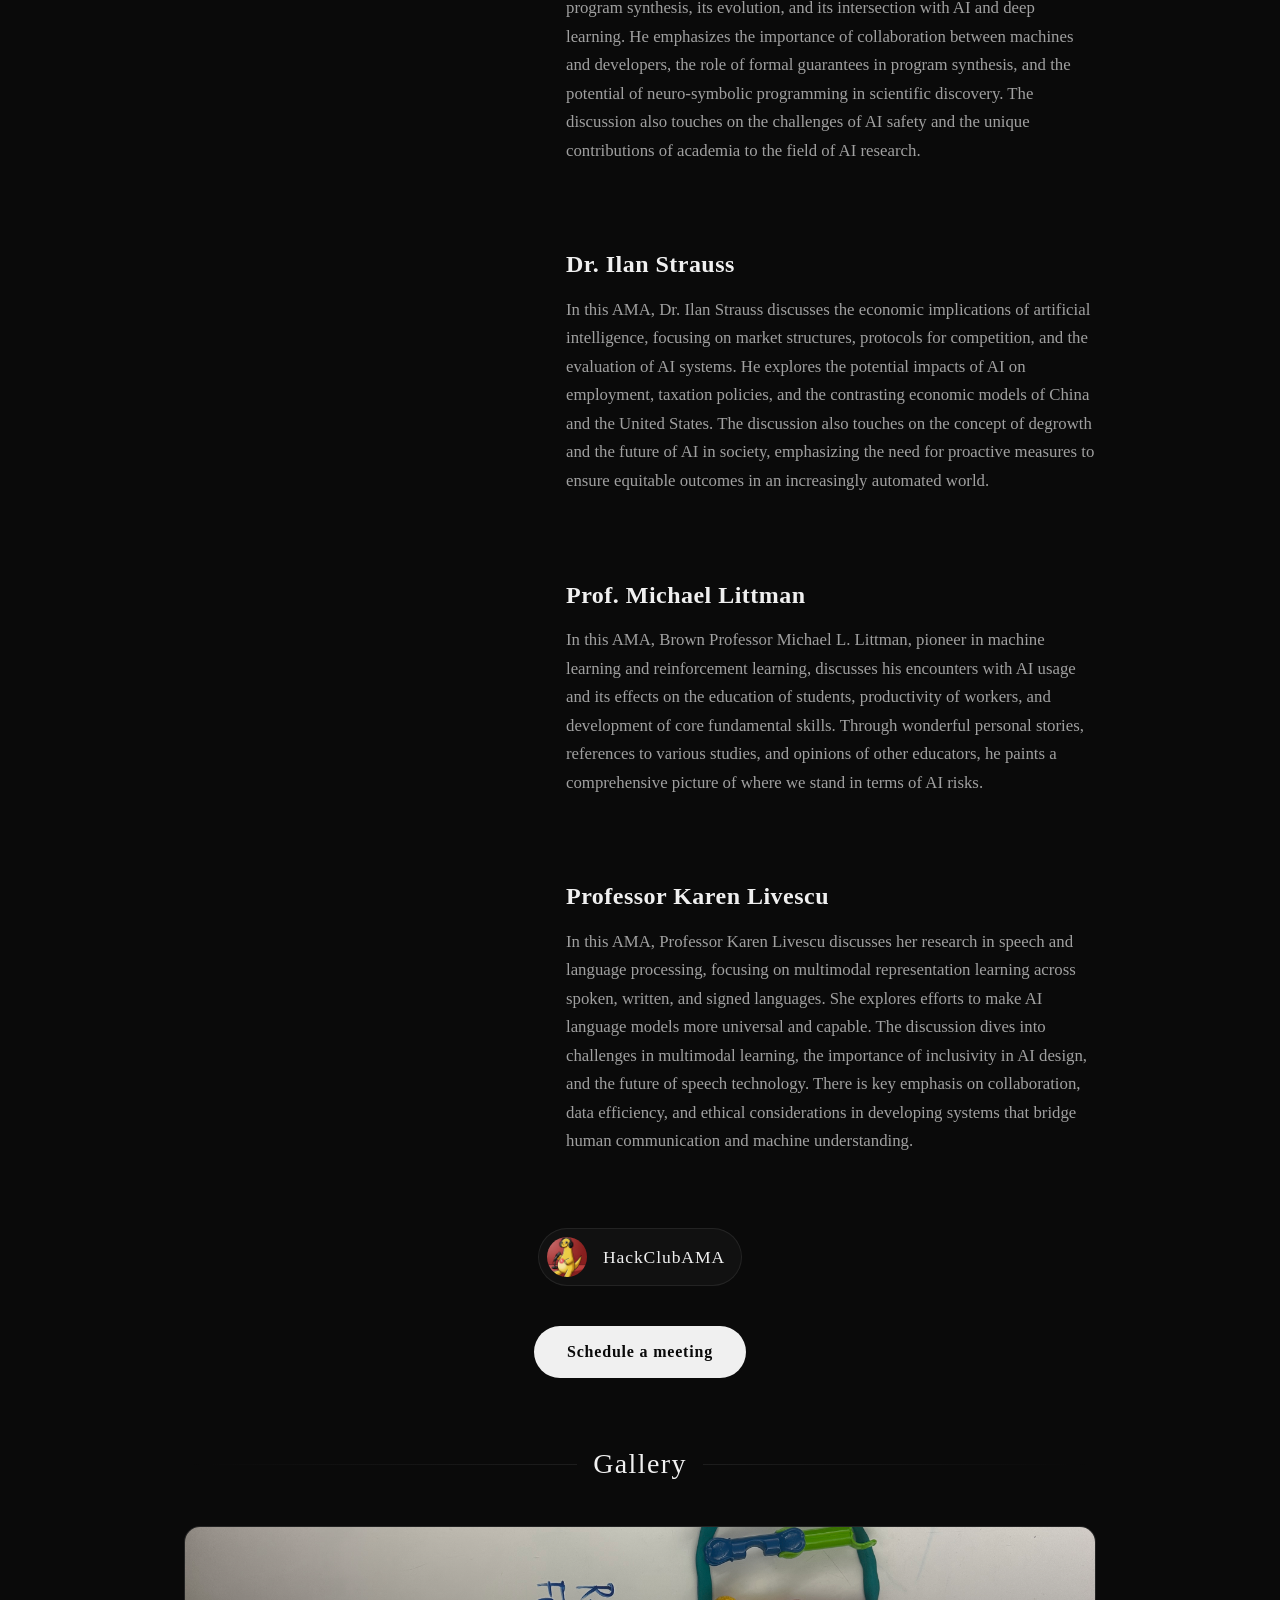
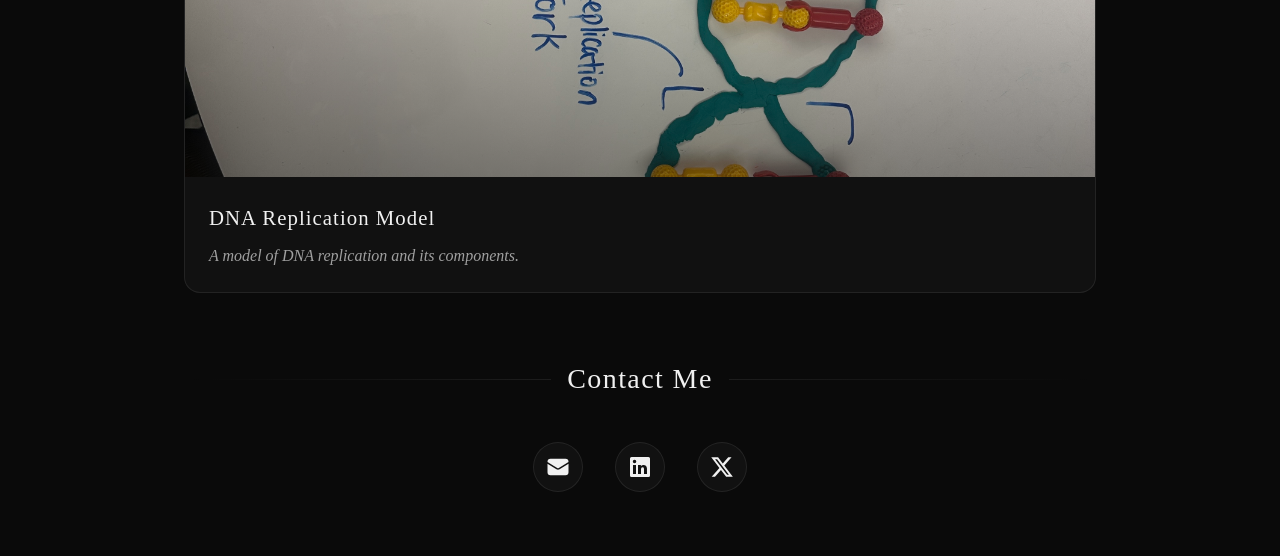
==== commit 6f9cd782: "minor fixes" ====
--- a/index.html
+++ b/index.html
@@ -38,9 +38,7 @@
                 <!-- Tim O'Reilly -->
                 <div class="interview-card">
                     <div class="interview-media">
-                        <a href="https://www.youtube.com/watch?v=MhPXGiFJaK4" target="_blank">
-                            <img src="https://img.youtube.com/vi/MhPXGiFJaK4/maxresdefault.jpg" alt="Tim O'Reilly">
-                        </a>
+                        <iframe src="https://www.youtube.com/embed/MhPXGiFJaK4" title="Tim O'Reilly" allow="accelerometer; autoplay; clipboard-write; encrypted-media; gyroscope; picture-in-picture" allowfullscreen></iframe>
                     </div>
                     <div class="interview-text">
                         <h3><a href="https://www.youtube.com/watch?v=MhPXGiFJaK4" target="_blank">Tim O'Reilly</a></h3>
@@ -56,9 +54,7 @@
                 <!-- Buck Shlegeris -->
                 <div class="interview-card">
                     <div class="interview-media">
-                        <a href="https://www.youtube.com/watch?v=0SZIb7sJC-A" target="_blank">
-                            <img src="https://img.youtube.com/vi/0SZIb7sJC-A/mqdefault.jpg" alt="Buck Shlegeris">
-                        </a>
+                        <iframe src="https://www.youtube.com/embed/0SZIb7sJC-A" title="Buck Shlegeris" allow="accelerometer; autoplay; clipboard-write; encrypted-media; gyroscope; picture-in-picture" allowfullscreen></iframe>
                     </div>
                     <div class="interview-text">
                         <h3><a href="https://www.youtube.com/watch?v=0SZIb7sJC-A" target="_blank">Buck Shlegeris</a>
@@ -74,9 +70,7 @@
                 <!-- Arthur Conmy -->
                 <div class="interview-card">
                     <div class="interview-media">
-                        <a href="https://www.youtube.com/watch?v=hDqPVHT3Sq0" target="_blank">
-                            <img src="https://img.youtube.com/vi/hDqPVHT3Sq0/mqdefault.jpg" alt="Arthur Conmy">
-                        </a>
+                        <iframe src="https://www.youtube.com/embed/hDqPVHT3Sq0" title="Arthur Conmy" allow="accelerometer; autoplay; clipboard-write; encrypted-media; gyroscope; picture-in-picture" allowfullscreen></iframe>
                     </div>
                     <div class="interview-text">
                         <h3><a href="https://www.youtube.com/watch?v=hDqPVHT3Sq0" target="_blank">Arthur Conmy</a></h3>
@@ -91,9 +85,7 @@
                 <!-- Armando Solar-Lezama -->
                 <div class="interview-card">
                     <div class="interview-media">
-                        <a href="https://www.youtube.com/watch?v=1-8D0-HKxus" target="_blank">
-                            <img src="https://img.youtube.com/vi/1-8D0-HKxus/mqdefault.jpg" alt="Armando Solar-Lezama">
-                        </a>
+                        <iframe src="https://www.youtube.com/embed/1-8D0-HKxus" title="Armando Solar-Lezama" allow="accelerometer; autoplay; clipboard-write; encrypted-media; gyroscope; picture-in-picture" allowfullscreen></iframe>
                     </div>
                     <div class="interview-text">
                         <h3><a href="https://www.youtube.com/watch?v=1-8D0-HKxus" target="_blank">Armando
@@ -110,9 +102,7 @@
                 <!-- Dr. Ilan Strauss -->
                 <div class="interview-card">
                     <div class="interview-media">
-                        <a href="https://www.youtube.com/watch?v=hXNw6vDtojs" target="_blank">
-                            <img src="https://img.youtube.com/vi/hXNw6vDtojs/mqdefault.jpg" alt="Dr. Ilan Strauss">
-                        </a>
+                        <iframe src="https://www.youtube.com/embed/hXNw6vDtojs" title="Dr. Ilan Strauss" allow="accelerometer; autoplay; clipboard-write; encrypted-media; gyroscope; picture-in-picture" allowfullscreen></iframe>
                     </div>
                     <div class="interview-text">
                         <h3><a href="https://www.youtube.com/watch?v=hXNw6vDtojs" target="_blank">Dr. Ilan Strauss</a>
@@ -129,9 +119,7 @@
                 <!-- Prof. Michael Littman -->
                 <div class="interview-card">
                     <div class="interview-media">
-                        <a href="https://www.youtube.com/watch?v=MaNFxkM_dzI" target="_blank">
-                            <img src="https://img.youtube.com/vi/MaNFxkM_dzI/mqdefault.jpg" alt="Prof. Michael Littman">
-                        </a>
+                        <iframe src="https://www.youtube.com/embed/MaNFxkM_dzI" title="Prof. Michael Littman" allow="accelerometer; autoplay; clipboard-write; encrypted-media; gyroscope; picture-in-picture" allowfullscreen></iframe>
                     </div>
                     <div class="interview-text">
                         <h3><a href="https://www.youtube.com/watch?v=MaNFxkM_dzI" target="_blank">Prof. Michael
@@ -147,10 +135,7 @@
                 <!-- Professor Karen Livescu -->
                 <div class="interview-card">
                     <div class="interview-media">
-                        <a href="https://www.youtube.com/watch?v=fKBKGRyLXaM" target="_blank">
-                            <img src="https://img.youtube.com/vi/fKBKGRyLXaM/mqdefault.jpg"
-                                alt="Professor Karen Livescu">
-                        </a>
+                        <iframe src="https://www.youtube.com/embed/fKBKGRyLXaM" title="Professor Karen Livescu" allow="accelerometer; autoplay; clipboard-write; encrypted-media; gyroscope; picture-in-picture" allowfullscreen></iframe>
                     </div>
                     <div class="interview-text">
                         <h3><a href="https://www.youtube.com/watch?v=fKBKGRyLXaM" target="_blank">Professor Karen
@@ -165,6 +150,12 @@
                     </div>
                 </div>
             </div>
+            <div style="display: flex; justify-content: center; margin-top: 3rem;">
+                <div class="channel-header-mini" style="margin-bottom: 0;">
+                    <img src="Images/channel_image.jpg" alt="HackClub AMA">
+                    <a href="https://www.youtube.com/@hackclubama" target="_blank">HackClubAMA</a>
+                </div>
+            </div>
             <div class="interviews-cta">
                 <a href="https://cal.com/hanbosong" class="cta-btn">Schedule a meeting</a>
             </div>
@@ -184,16 +175,9 @@
             </a>
         </section>
 
-        <div style="display: flex; justify-content: center; margin: 4rem 0;">
-            <div class="channel-header-mini" style="margin-bottom: 0;">
-                <img src="Images/channel_image.jpg" alt="HackClub AMA">
-                <a href="https://www.youtube.com/@hackclubama" target="_blank">HackClubAMA</a>
-            </div>
-        </div>
-
         <!-- Contact -->
         <section id="contact" class="animate-in delay-4">
-            <h2 class="section-title">Contact</h2>
+            <h2 class="section-title">Contact Me</h2>
             <div class="social-links">
                 <a href="mailto:me@hanbosong.com" title="Email">
                     <svg xmlns="http://www.w3.org/2000/svg" viewBox="0 0 24 24" fill="currentColor">
--- a/style.css
+++ b/style.css
@@ -277,16 +277,19 @@
   text-decoration: none;
 }
 
-.interview-media img {
+.interview-media img,
+.interview-media iframe {
   width: 100%;
   aspect-ratio: 16 / 9;
   object-fit: cover;
   border-radius: 10px;
   display: block;
   transition: opacity 0.3s ease;
-}
-
-.interview-card:hover .interview-media img {
+  border: none;
+}
+
+.interview-card:hover .interview-media img,
+.interview-card:hover .interview-media iframe {
   opacity: 0.9;
 }
 
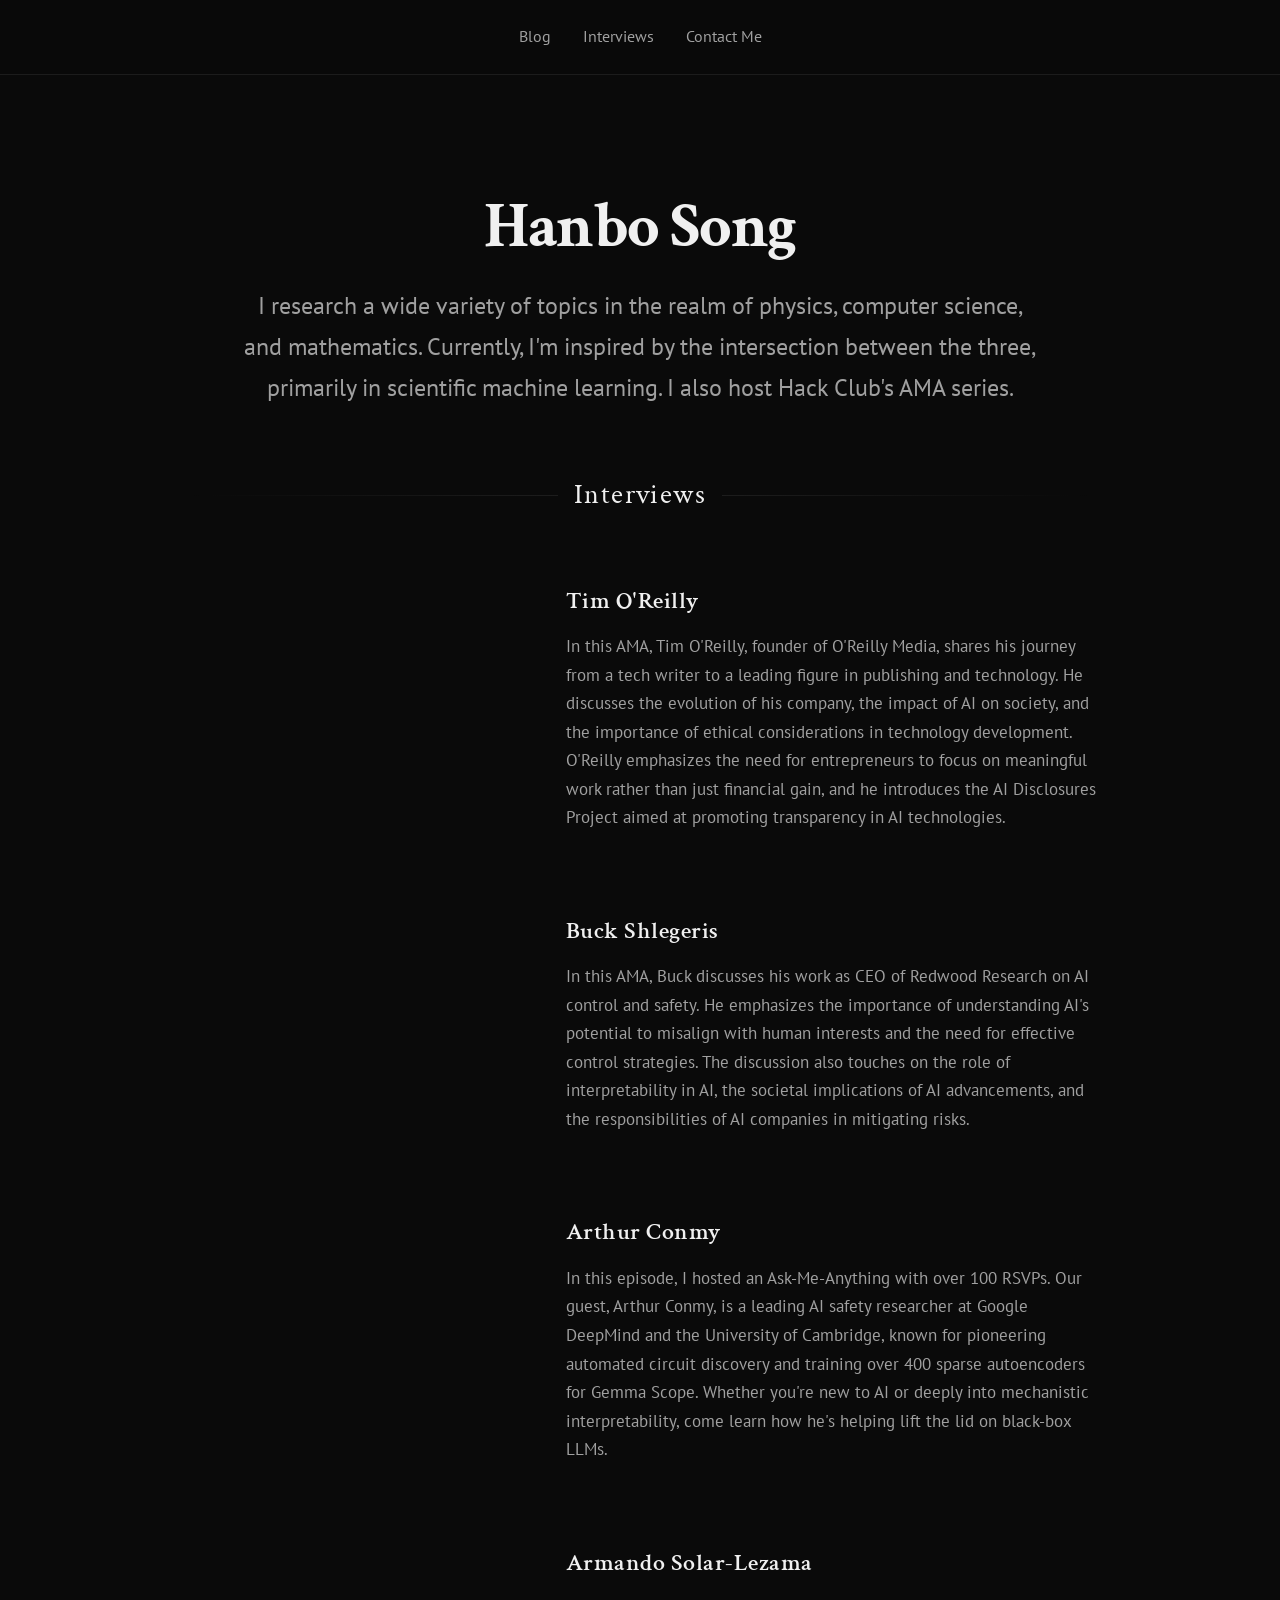
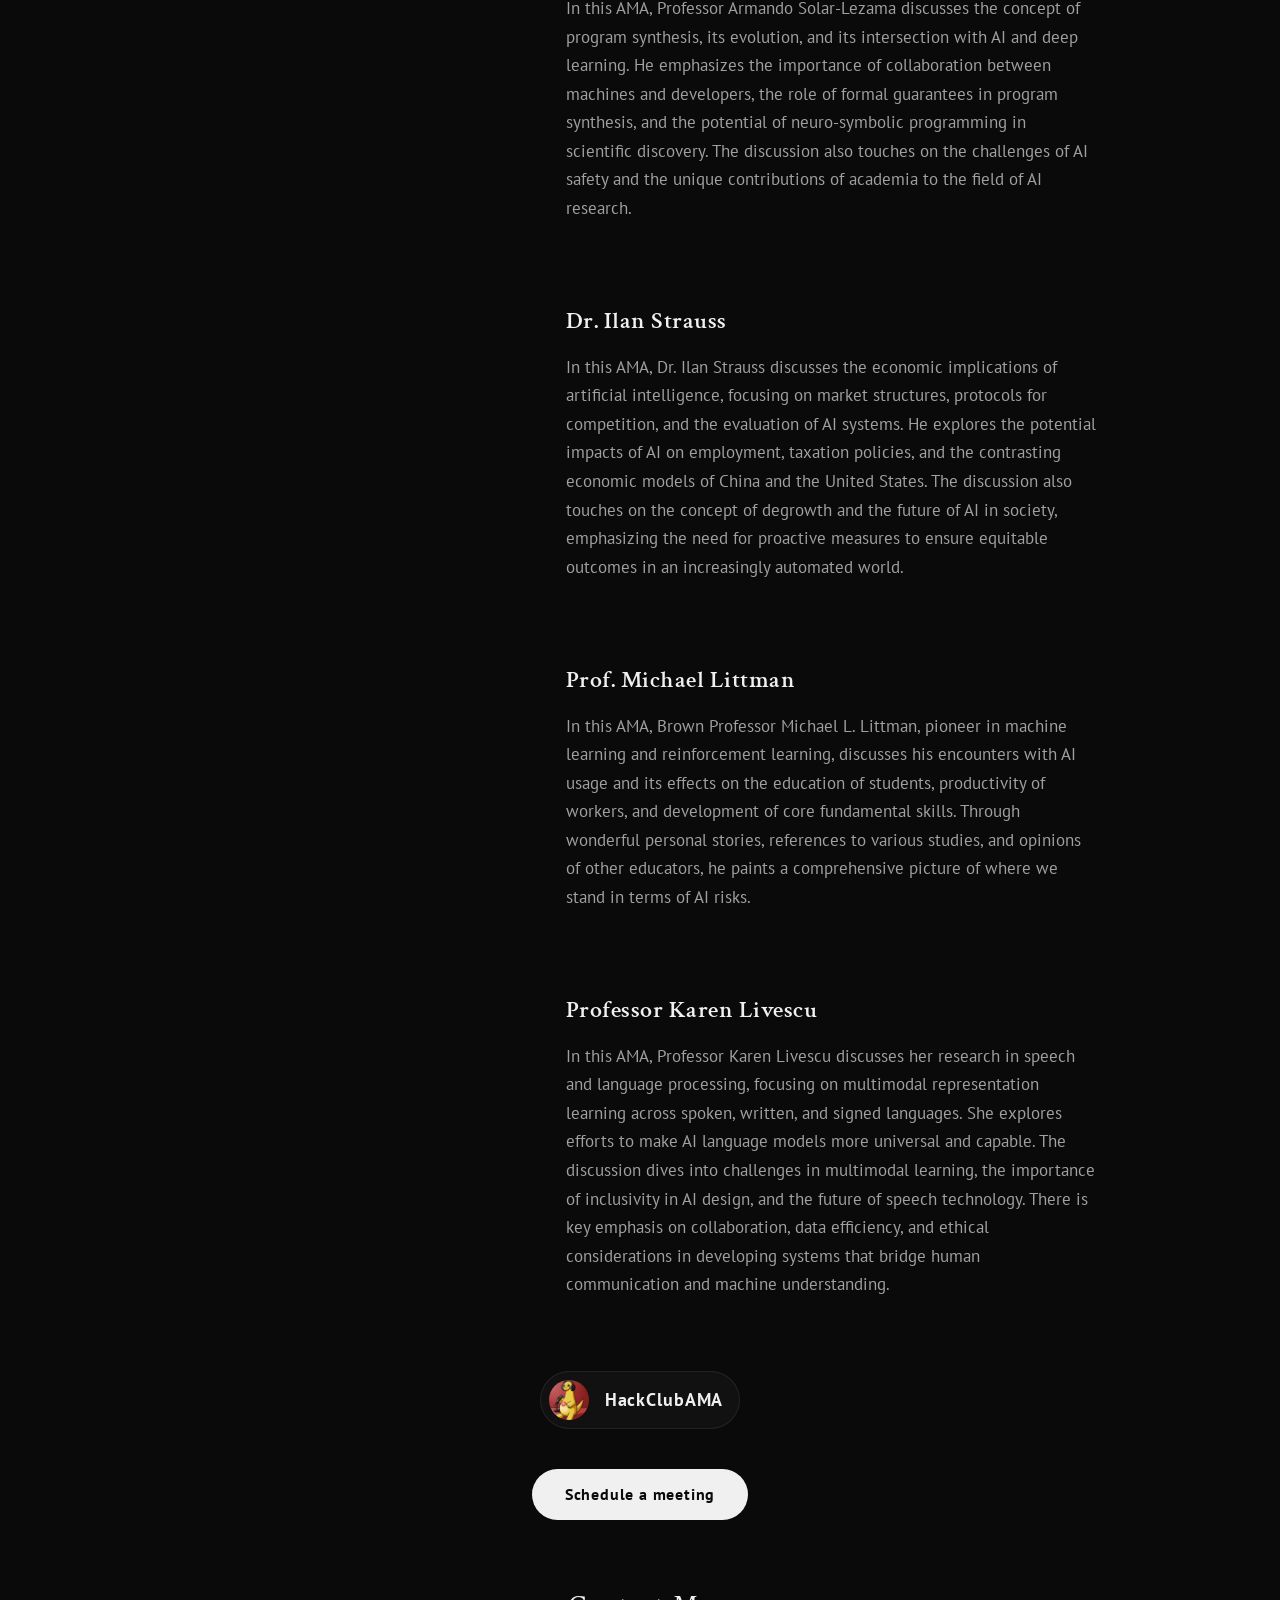
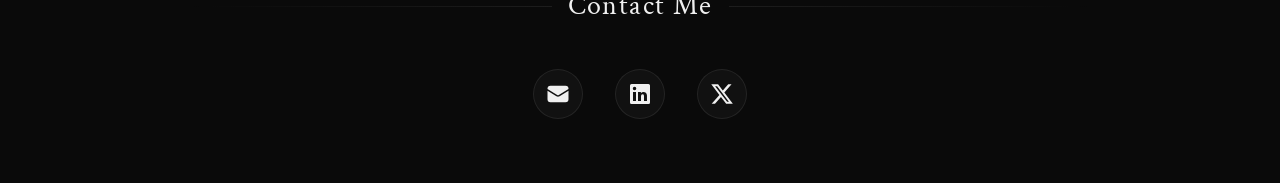
==== commit 9b927382: "font change, remove gallery view" ====
--- a/index.html
+++ b/index.html
@@ -6,7 +6,7 @@
     <meta name="viewport" content="width=device-width, initial-scale=1.0">
     <title>Hanbo Song</title>
     <link rel="icon" type="image/jpeg" href="Images/favicon.jpg">
-    <link rel="stylesheet" href="style.css">
+    <link rel="stylesheet" href="style.css?v=2">
 </head>
 
 <body>
@@ -15,7 +15,7 @@
             <ul>
                 <li><a href="blog.html">Blog</a></li>
                 <li><a href="#interviews">Interviews</a></li>
-                <li><a href="#gallery">Gallery</a></li>
+                <!-- <li><a href="#gallery">Gallery</a></li> -->
                 <li><a href="#contact">Contact Me</a></li>
             </ul>
         </div>
@@ -161,7 +161,8 @@
             </div>
         </section>
 
-        <!-- Gallery -->
+        <!-- [ARCHIVED] Gallery section hidden from users but visible to devs -->
+        <!--
         <section id="gallery" class="animate-in delay-4">
             <h2 class="section-title">Gallery</h2>
             <a href="dna_replication.html" class="project-card">
@@ -174,6 +175,7 @@
                 </div>
             </a>
         </section>
+        -->
 
         <!-- Contact -->
         <section id="contact" class="animate-in delay-4">
--- a/style.css
+++ b/style.css
@@ -1,4 +1,6 @@
 /* Futuristic Minimalist Personal Website Styles */
+@import url('https://fonts.googleapis.com/css2?family=PT+Sans:ital,wght@0,400;0,700;1,400;1,700&display=swap');
+@import url('https://fonts.googleapis.com/css2?family=Crimson+Text:ital,wght@0,400;0,600;0,700;1,400;1,600;1,700&display=swap');
 
 :root {
   --text: #f0f0f0;
@@ -25,12 +27,16 @@
 }
 
 body {
-  font-family: Georgia, 'Times New Roman', Times, serif;
+  font-family: 'PT Sans', 'Segoe UI', Tahoma, Geneva, Verdana, sans-serif;
   color: var(--text);
   background: var(--bg);
   line-height: 1.6;
   -webkit-font-smoothing: antialiased;
   min-height: 100vh;
+}
+
+h1, h2, h3 {
+  font-family: 'Crimson Text', 'PT Sans', 'Segoe UI', Tahoma, Geneva, Verdana, sans-serif;
 }
 
 /* Base Animations */
@@ -245,6 +251,7 @@
 }
 
 .channel-header-mini a {
+  font-weight: bold;
   color: var(--text);
   text-decoration: none;
   font-size: 1.1rem;
